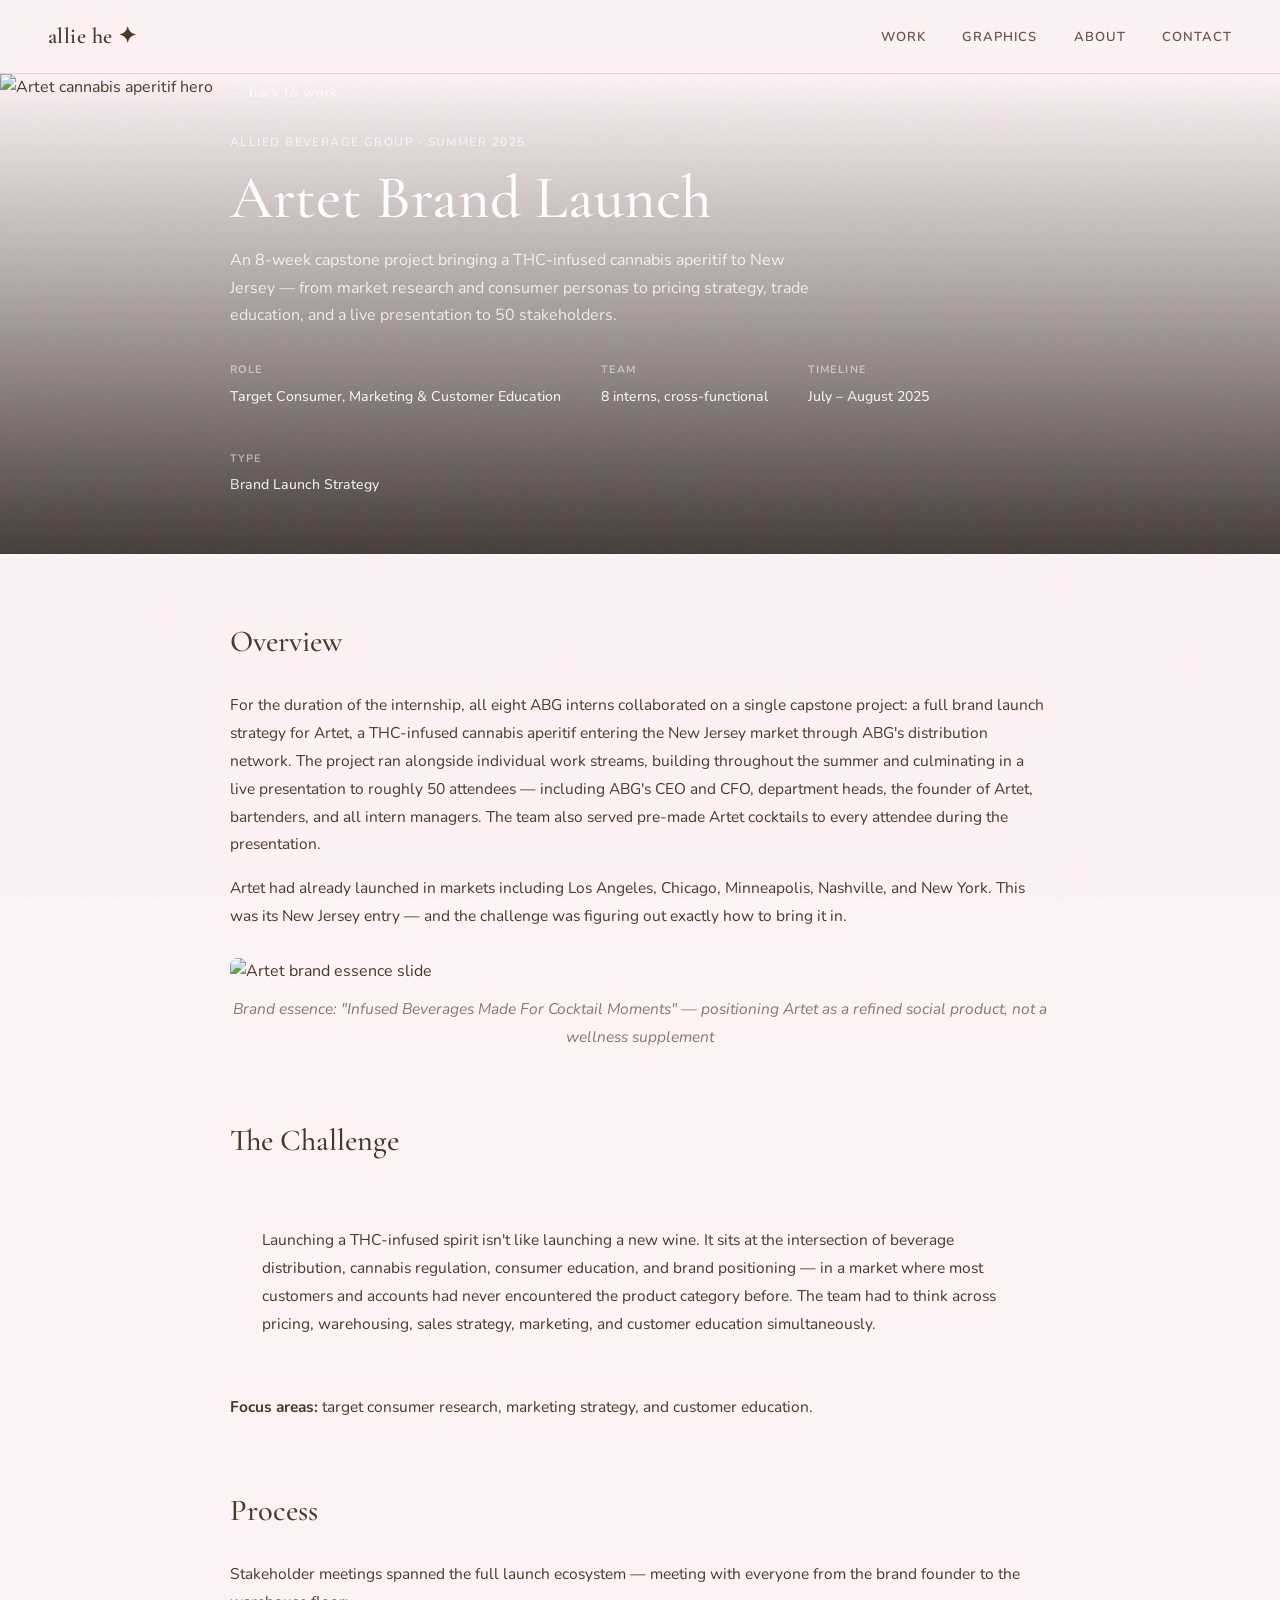
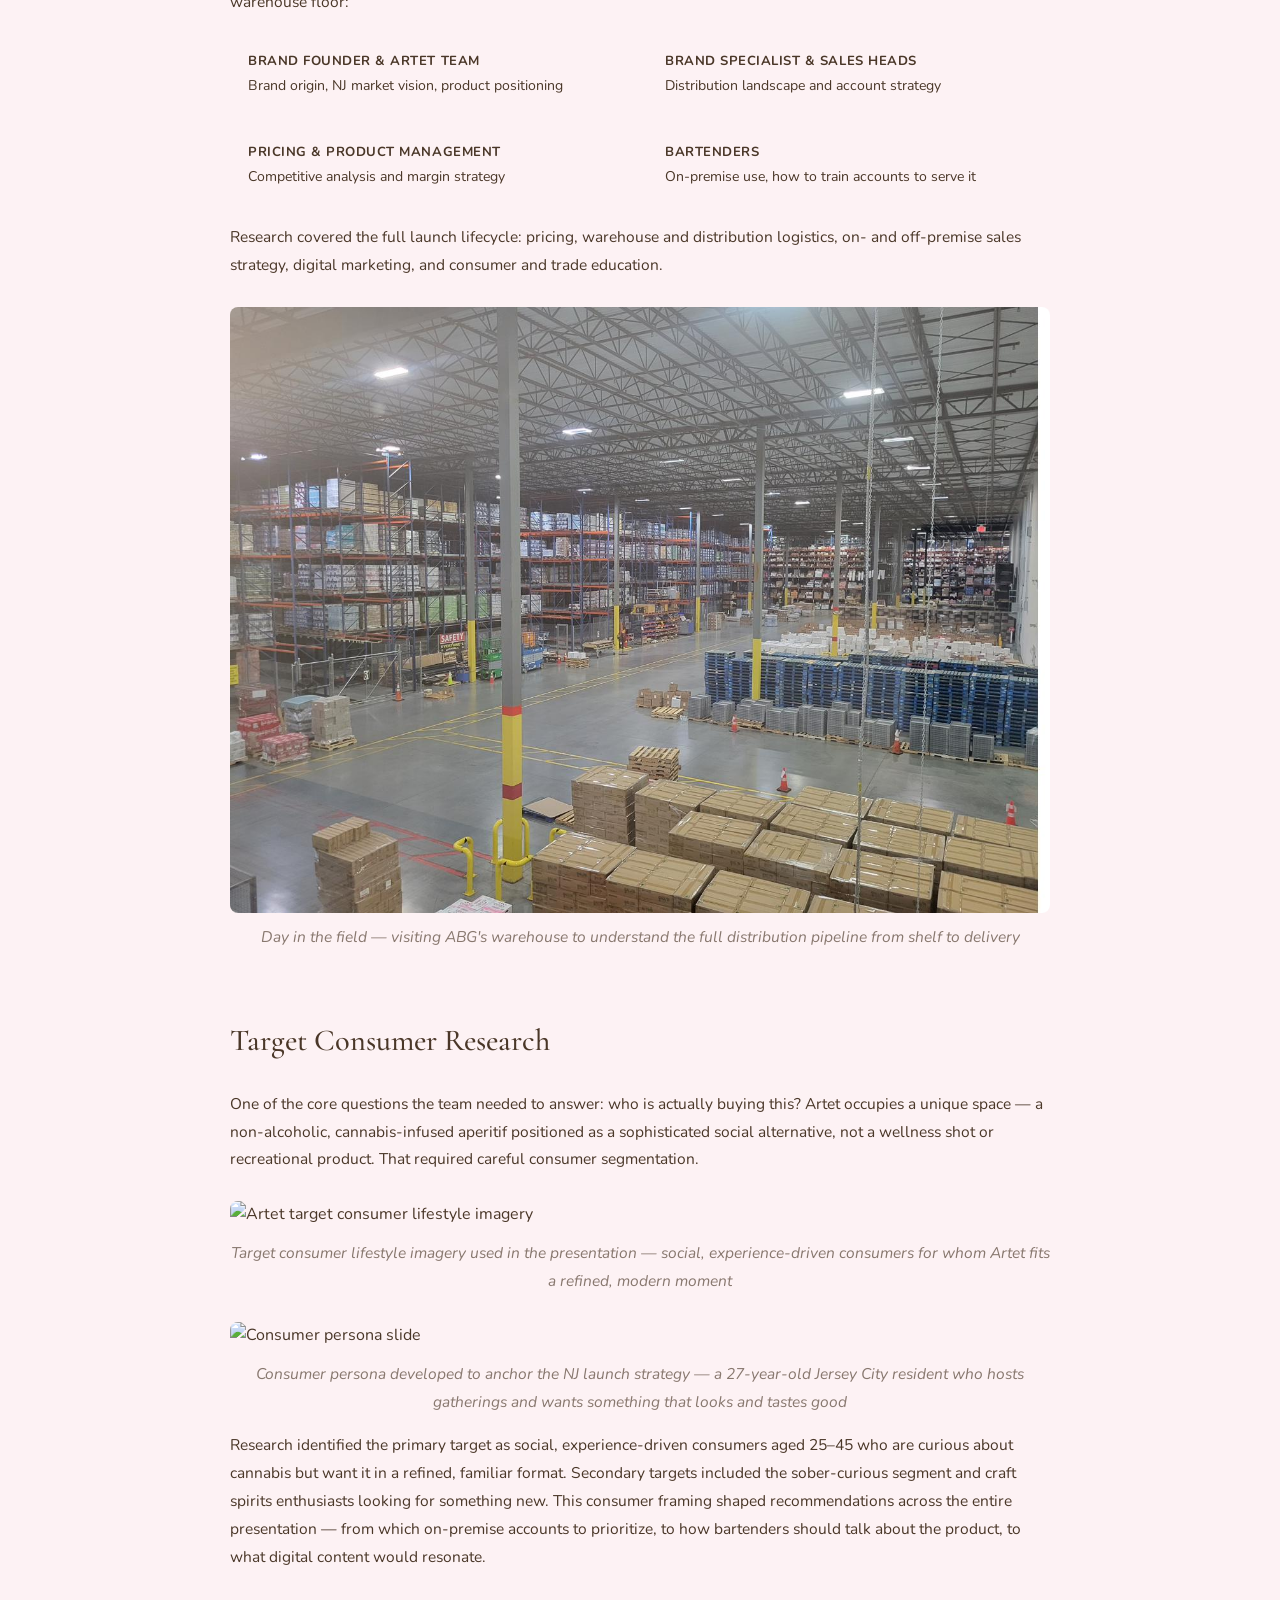
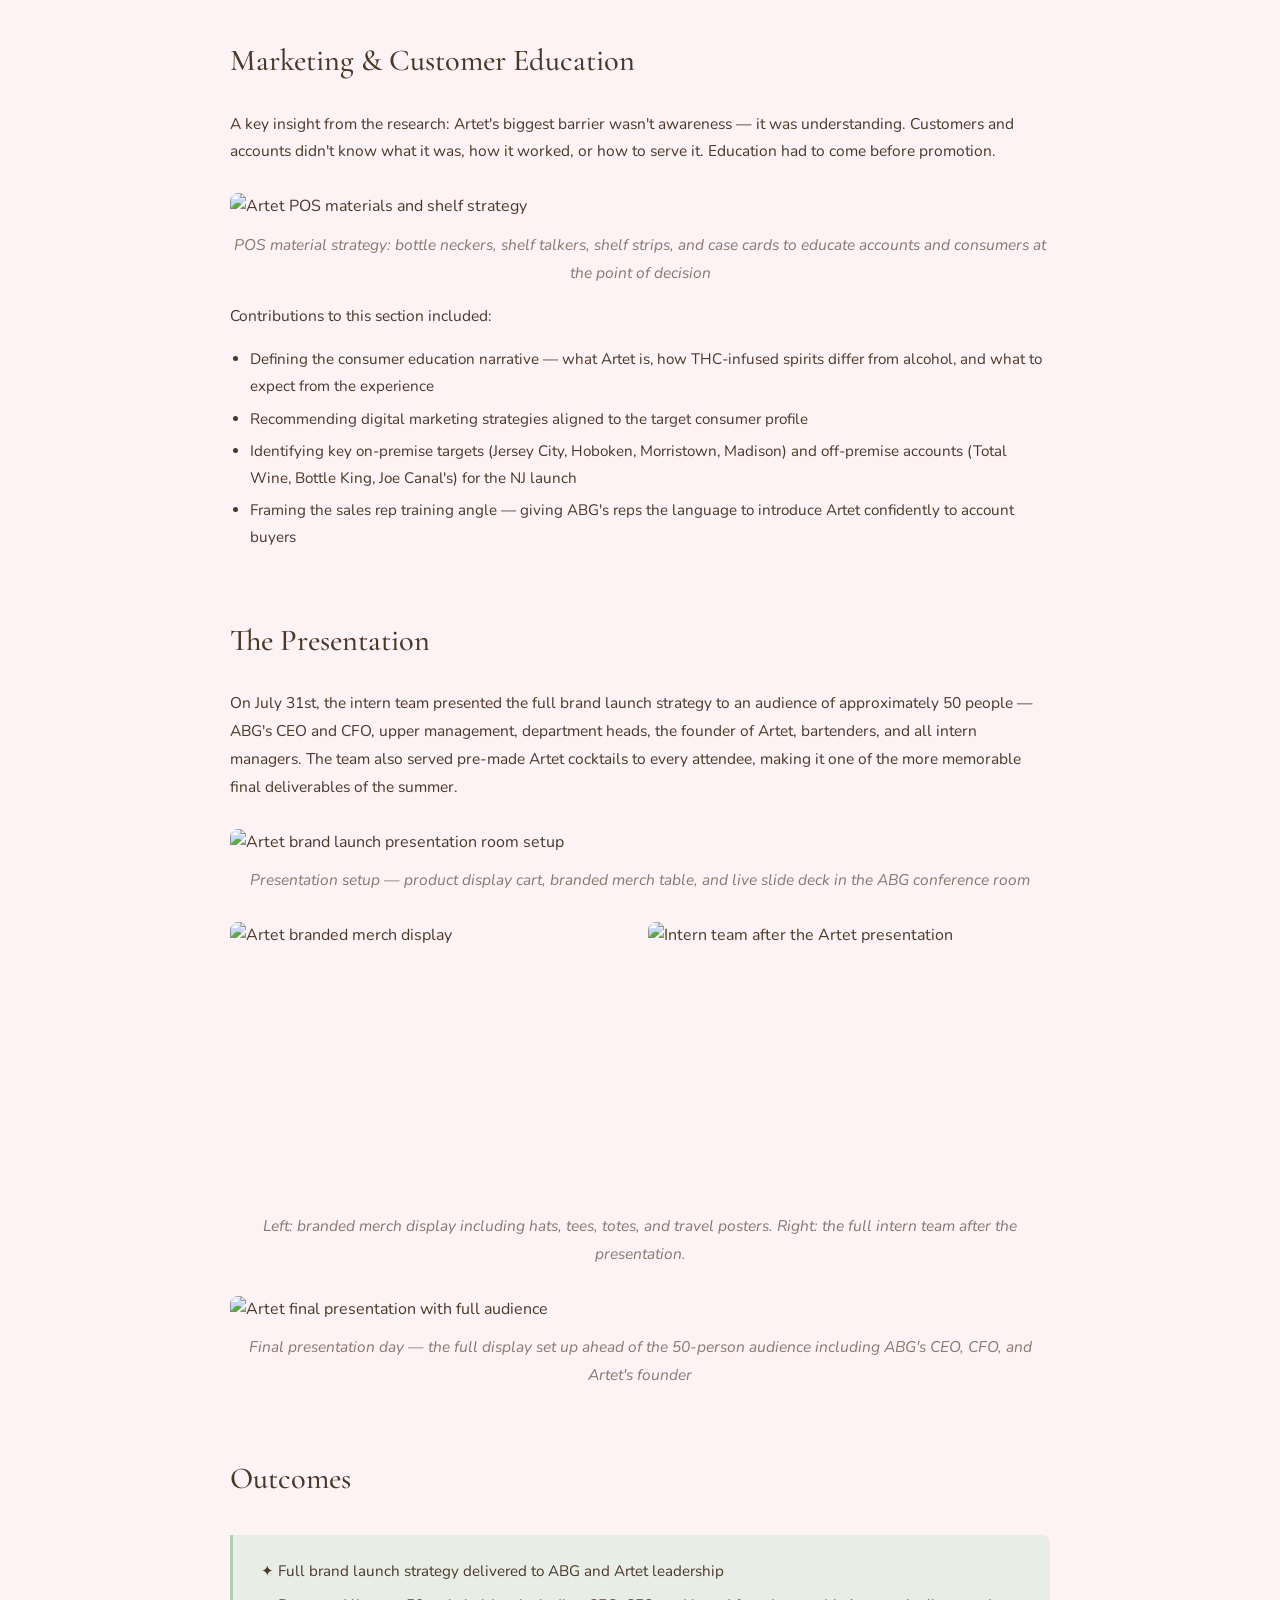
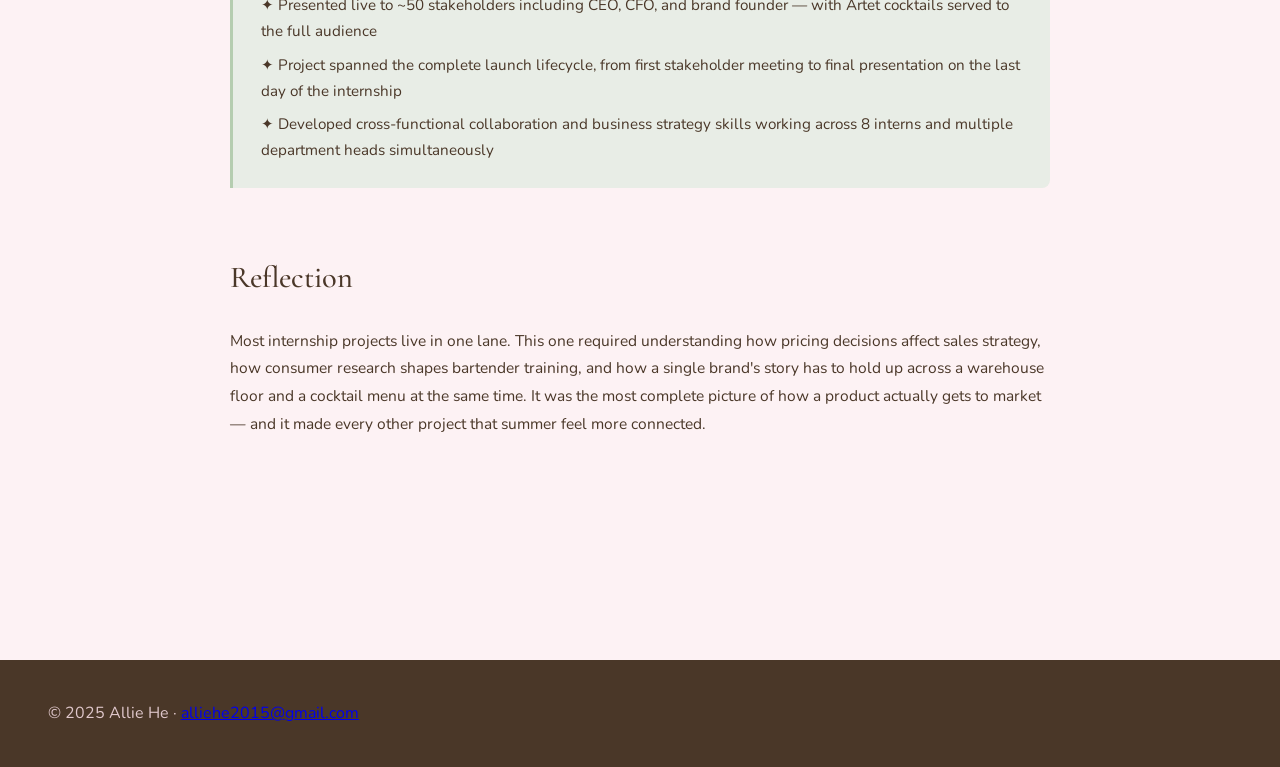
==== abg-artet.html @ e8699d4a "uploaded new abg pages" ====
<!DOCTYPE html>
<html lang="en">
<head>
  <meta charset="UTF-8" />
  <meta name="viewport" content="width=device-width, initial-scale=1.0" />
  <title>ABG — Artet Brand Launch | Allie He</title>
  <link rel="preconnect" href="https://fonts.googleapis.com" />
  <link rel="preconnect" href="https://fonts.gstatic.com" crossorigin />
  <link href="https://fonts.googleapis.com/css2?family=Cormorant+Garamond:ital,wght@0,400;0,500;0,600;1,400;1,500&family=Nunito:wght@300;400;500;600&display=swap" rel="stylesheet" />
  <link rel="stylesheet" href="style.css" />
  <style>
    .case-hero {
      position: relative;
      overflow: hidden;
      padding: 0;
      min-height: 480px;
      display: flex;
      align-items: flex-end;
    }
    .case-hero-img {
      position: absolute;
      inset: 0;
      width: 100%;
      height: 100%;
      object-fit: cover;
      object-position: center top;
    }
    .case-hero-overlay {
      position: absolute;
      inset: 0;
      background: linear-gradient(to top, rgba(30,20,15,0.82) 0%, rgba(30,20,15,0.3) 60%, transparent 100%);
    }
    .case-hero-inner {
      position: relative;
      z-index: 2;
      max-width: 900px;
      margin: 0 auto;
      padding: 0 40px 56px;
      width: 100%;
    }
    .case-tag {
      font-family: 'Nunito', sans-serif;
      font-size: 0.75rem;
      font-weight: 600;
      letter-spacing: 0.12em;
      text-transform: uppercase;
      color: rgba(255,255,255,0.7);
      margin-bottom: 12px;
    }
    .case-hero h1 {
      font-family: 'Cormorant Garamond', serif;
      font-size: clamp(2.4rem, 5vw, 3.8rem);
      font-weight: 500;
      color: #fff;
      line-height: 1.1;
      margin-bottom: 16px;
    }
    .case-hero-sub {
      font-family: 'Nunito', sans-serif;
      font-size: 1rem;
      color: rgba(255,255,255,0.82);
      line-height: 1.7;
      max-width: 580px;
      margin-bottom: 32px;
    }
    .case-meta-row {
      display: flex;
      gap: 40px;
      flex-wrap: wrap;
    }
    .case-meta-item label {
      display: block;
      font-family: 'Nunito', sans-serif;
      font-size: 0.68rem;
      font-weight: 700;
      letter-spacing: 0.1em;
      text-transform: uppercase;
      color: rgba(255,255,255,0.5);
      margin-bottom: 3px;
    }
    .case-meta-item span {
      font-family: 'Nunito', sans-serif;
      font-size: 0.88rem;
      color: rgba(255,255,255,0.9);
      font-weight: 500;
    }
    .back-link {
      display: inline-flex;
      align-items: center;
      gap: 8px;
      font-family: 'Nunito', sans-serif;
      font-size: 0.85rem;
      font-weight: 600;
      color: rgba(255,255,255,0.7);
      text-decoration: none;
      letter-spacing: 0.05em;
      margin-bottom: 28px;
      transition: color 0.2s;
    }
    .back-link:hover { color: #fff; }
    .case-body {
      max-width: 900px;
      margin: 0 auto;
      padding: 70px 40px;
    }
    .case-section {
      margin-bottom: 72px;
    }
    .case-section h2 {
      font-family: 'Cormorant Garamond', serif;
      font-size: 1.9rem;
      font-weight: 500;
      color: var(--brown-dark);
      margin-bottom: 20px;
      padding-bottom: 10px;
      border-bottom: 1px solid var(--brown-light);
    }
    .case-section h3 {
      font-family: 'Cormorant Garamond', serif;
      font-size: 1.4rem;
      font-weight: 500;
      color: var(--brown-dark);
      margin: 32px 0 12px;
      font-style: italic;
    }
    .case-section p {
      font-family: 'Nunito', sans-serif;
      font-size: 0.97rem;
      color: var(--brown);
      line-height: 1.8;
      margin-bottom: 16px;
    }
    .case-section ul {
      margin: 12px 0 20px 0;
      padding-left: 20px;
    }
    .case-section ul li {
      font-family: 'Nunito', sans-serif;
      font-size: 0.95rem;
      color: var(--brown);
      line-height: 1.75;
      margin-bottom: 6px;
    }
    .case-img {
      width: 100%;
      border-radius: 8px;
      margin: 28px 0;
      display: block;
    }
    .case-img-caption {
      font-family: 'Nunito', sans-serif;
      font-size: 0.78rem;
      color: var(--brown);
      opacity: 0.65;
      text-align: center;
      margin-top: -18px;
      margin-bottom: 28px;
      font-style: italic;
    }
    .img-two-col {
      display: grid;
      grid-template-columns: 1fr 1fr;
      gap: 16px;
      margin: 28px 0;
    }
    .img-two-col img {
      width: 100%;
      border-radius: 8px;
      object-fit: cover;
      height: 280px;
    }
    .img-three-col {
      display: grid;
      grid-template-columns: 1fr 1fr 1fr;
      gap: 14px;
      margin: 28px 0;
    }
    .img-three-col img {
      width: 100%;
      border-radius: 8px;
      object-fit: cover;
      height: 220px;
    }
    .slide-img {
      width: 100%;
      border-radius: 8px;
      margin: 28px 0;
      display: block;
      border: 1px solid var(--brown-light);
    }
    .outcome-box {
      background: var(--sage-light, #e8ede6);
      border-left: 3px solid var(--sage, #7a9478);
      border-radius: 0 8px 8px 0;
      padding: 24px 28px;
      margin: 28px 0;
    }
    .outcome-box p {
      margin-bottom: 8px;
      font-family: 'Nunito', sans-serif;
      font-size: 0.95rem;
      color: var(--brown);
      line-height: 1.7;
    }
    .outcome-box p:last-child { margin-bottom: 0; }
    .challenge-box {
      background: var(--beige);
      border: 1px solid var(--brown-light);
      border-radius: 8px;
      padding: 28px 32px;
      margin: 28px 0;
    }
    .challenge-box p {
      font-family: 'Nunito', sans-serif;
      font-size: 0.97rem;
      color: var(--brown);
      line-height: 1.8;
      margin: 0;
    }
    .stakeholder-grid {
      display: grid;
      grid-template-columns: repeat(2, 1fr);
      gap: 14px;
      margin: 20px 0;
    }
    .stakeholder-item {
      background: var(--beige);
      border: 1px solid var(--brown-light);
      border-radius: 8px;
      padding: 16px 18px;
      font-family: 'Nunito', sans-serif;
      font-size: 0.88rem;
      color: var(--brown);
      line-height: 1.5;
    }
    .stakeholder-item strong {
      display: block;
      color: var(--brown-dark);
      font-size: 0.82rem;
      letter-spacing: 0.04em;
      text-transform: uppercase;
      margin-bottom: 4px;
    }
    @media (max-width: 600px) {
      .img-two-col, .img-three-col { grid-template-columns: 1fr; }
      .stakeholder-grid { grid-template-columns: 1fr; }
      .case-meta-row { gap: 20px; }
      .case-hero { min-height: 380px; }
    }
  </style>
</head>
<body>
  <nav class="nav">
    <a href="index.html" class="nav-logo">allie he ✦</a>
    <div class="nav-links">
      <a href="ux.html">work</a>
      <a href="graphics.html">graphics</a>
      <a href="about.html">about</a>
      <a href="contact.html">contact</a>
    </div>
  </nav>

  <section class="case-hero">
    <img src="img/artet-slide-01.png" alt="Artet cannabis aperitif hero" class="case-hero-img" />
    <div class="case-hero-overlay"></div>
    <div class="case-hero-inner">
      <a href="ux.html" class="back-link">← back to work</a>
      <div class="case-tag">Allied Beverage Group · Summer 2025</div>
      <h1>Artet Brand Launch</h1>
      <p class="case-hero-sub">An 8-week capstone project bringing a THC-infused cannabis aperitif to New Jersey — from market research and consumer personas to pricing strategy, trade education, and a live presentation to 50 stakeholders.</p>
      <div class="case-meta-row">
        <div class="case-meta-item"><label>Role</label><span>Target Consumer, Marketing & Customer Education</span></div>
        <div class="case-meta-item"><label>Team</label><span>8 interns, cross-functional</span></div>
        <div class="case-meta-item"><label>Timeline</label><span>July – August 2025</span></div>
        <div class="case-meta-item"><label>Type</label><span>Brand Launch Strategy</span></div>
      </div>
    </div>
  </section>

  <div class="case-body">

    <section class="case-section">
      <h2>Overview</h2>
      <p>For the duration of the internship, all eight ABG interns collaborated on a single capstone project: a full brand launch strategy for Artet, a THC-infused cannabis aperitif entering the New Jersey market through ABG's distribution network. The project ran alongside individual work streams, building throughout the summer and culminating in a live presentation to roughly 50 attendees — including ABG's CEO and CFO, department heads, the founder of Artet, bartenders, and all intern managers. The team also served pre-made Artet cocktails to every attendee during the presentation.</p>
      <p>Artet had already launched in markets including Los Angeles, Chicago, Minneapolis, Nashville, and New York. This was its New Jersey entry — and the challenge was figuring out exactly how to bring it in.</p>

      <img src="img/artet-slide-10.png" alt="Artet brand essence slide" class="slide-img" />
      <p class="case-img-caption">Brand essence: "Infused Beverages Made For Cocktail Moments" — positioning Artet as a refined social product, not a wellness supplement</p>
    </section>

    <section class="case-section">
      <h2>The Challenge</h2>
      <div class="challenge-box">
        <p>Launching a THC-infused spirit isn't like launching a new wine. It sits at the intersection of beverage distribution, cannabis regulation, consumer education, and brand positioning — in a market where most customers and accounts had never encountered the product category before. The team had to think across pricing, warehousing, sales strategy, marketing, and customer education simultaneously.</p>
      </div>
      <p><strong>Focus areas:</strong> target consumer research, marketing strategy, and customer education.</p>
    </section>

    <section class="case-section">
      <h2>Process</h2>
      <p>Stakeholder meetings spanned the full launch ecosystem — meeting with everyone from the brand founder to the warehouse floor:</p>

      <div class="stakeholder-grid">
        <div class="stakeholder-item"><strong>Brand Founder & Artet Team</strong>Brand origin, NJ market vision, product positioning</div>
        <div class="stakeholder-item"><strong>Brand Specialist & Sales Heads</strong>Distribution landscape and account strategy</div>
        <div class="stakeholder-item"><strong>Pricing & Product Management</strong>Competitive analysis and margin strategy</div>
        <div class="stakeholder-item"><strong>Bartenders</strong>On-premise use, how to train accounts to serve it</div>
      </div>

      <p>Research covered the full launch lifecycle: pricing, warehouse and distribution logistics, on- and off-premise sales strategy, digital marketing, and consumer and trade education.</p>

      <img src="img/abg-warehouse.jpg" alt="ABG warehouse floor visit" class="case-img" />
      <p class="case-img-caption">Day in the field — visiting ABG's warehouse to understand the full distribution pipeline from shelf to delivery</p>
    </section>

    <section class="case-section">
      <h2>Target Consumer Research</h2>
      <p>One of the core questions the team needed to answer: who is actually buying this? Artet occupies a unique space — a non-alcoholic, cannabis-infused aperitif positioned as a sophisticated social alternative, not a wellness shot or recreational product. That required careful consumer segmentation.</p>

      <img src="img/artet-slide-03.png" alt="Artet target consumer lifestyle imagery" class="slide-img" />
      <p class="case-img-caption">Target consumer lifestyle imagery used in the presentation — social, experience-driven consumers for whom Artet fits a refined, modern moment</p>

      <img src="img/artet-slide-20.png" alt="Consumer persona slide" class="slide-img" />
      <p class="case-img-caption">Consumer persona developed to anchor the NJ launch strategy — a 27-year-old Jersey City resident who hosts gatherings and wants something that looks and tastes good</p>

      <p>Research identified the primary target as social, experience-driven consumers aged 25–45 who are curious about cannabis but want it in a refined, familiar format. Secondary targets included the sober-curious segment and craft spirits enthusiasts looking for something new. This consumer framing shaped recommendations across the entire presentation — from which on-premise accounts to prioritize, to how bartenders should talk about the product, to what digital content would resonate.</p>
    </section>

    <section class="case-section">
      <h2>Marketing & Customer Education</h2>
      <p>A key insight from the research: Artet's biggest barrier wasn't awareness — it was understanding. Customers and accounts didn't know what it was, how it worked, or how to serve it. Education had to come before promotion.</p>

      <img src="img/artet-slide-35.png" alt="Artet POS materials and shelf strategy" class="slide-img" />
      <p class="case-img-caption">POS material strategy: bottle neckers, shelf talkers, shelf strips, and case cards to educate accounts and consumers at the point of decision</p>

      <p>Contributions to this section included:</p>
      <ul>
        <li>Defining the consumer education narrative — what Artet is, how THC-infused spirits differ from alcohol, and what to expect from the experience</li>
        <li>Recommending digital marketing strategies aligned to the target consumer profile</li>
        <li>Identifying key on-premise targets (Jersey City, Hoboken, Morristown, Madison) and off-premise accounts (Total Wine, Bottle King, Joe Canal's) for the NJ launch</li>
        <li>Framing the sales rep training angle — giving ABG's reps the language to introduce Artet confidently to account buyers</li>
      </ul>
    </section>

    <section class="case-section">
      <h2>The Presentation</h2>
      <p>On July 31st, the intern team presented the full brand launch strategy to an audience of approximately 50 people — ABG's CEO and CFO, upper management, department heads, the founder of Artet, bartenders, and all intern managers. The team also served pre-made Artet cocktails to every attendee, making it one of the more memorable final deliverables of the summer.</p>

      <img src="img/artet-room-hero.jpg" alt="Artet brand launch presentation room setup" class="case-img" />
      <p class="case-img-caption">Presentation setup — product display cart, branded merch table, and live slide deck in the ABG conference room</p>

      <div class="img-two-col">
        <img src="img/artet-merch-closeup.jpg" alt="Artet branded merch display" />
        <img src="img/artet-team-photo.png" alt="Intern team after the Artet presentation" />
      </div>
      <p class="case-img-caption">Left: branded merch display including hats, tees, totes, and travel posters. Right: the full intern team after the presentation.</p>

      <img src="img/artet-presentation-setup.png" alt="Artet final presentation with full audience" class="case-img" />
      <p class="case-img-caption">Final presentation day — the full display set up ahead of the 50-person audience including ABG's CEO, CFO, and Artet's founder</p>
    </section>

    <section class="case-section">
      <h2>Outcomes</h2>
      <div class="outcome-box">
        <p>✦ Full brand launch strategy delivered to ABG and Artet leadership</p>
        <p>✦ Presented live to ~50 stakeholders including CEO, CFO, and brand founder — with Artet cocktails served to the full audience</p>
        <p>✦ Project spanned the complete launch lifecycle, from first stakeholder meeting to final presentation on the last day of the internship</p>
        <p>✦ Developed cross-functional collaboration and business strategy skills working across 8 interns and multiple department heads simultaneously</p>
      </div>
    </section>

    <section class="case-section">
      <h2>Reflection</h2>
      <p>Most internship projects live in one lane. This one required understanding how pricing decisions affect sales strategy, how consumer research shapes bartender training, and how a single brand's story has to hold up across a warehouse floor and a cocktail menu at the same time. It was the most complete picture of how a product actually gets to market — and it made every other project that summer feel more connected.</p>
    </section>

  </div>

  <footer class="footer">
    <p>© 2025 Allie He · <a href="mailto:alliehe2015@gmail.com">alliehe2015@gmail.com</a></p>
  </footer>
</body>
</html>
---- style.css ----
/* =========================================
   ALLIE HE PORTFOLIO — SHARED STYLES
   Travel Journal / Postcard Aesthetic
   ========================================= */

*, *::before, *::after { box-sizing: border-box; margin: 0; padding: 0; }

:root {
  --parchment:  #fdf2f4;
  --parchment2: #f8e8ed;
  --espresso:   #4a3728;
  --camel:      #c4a0a8;
  --camel-light:#e0c8cc;
  --rose:       #e8c4b8;
  --rose-dark:  #d4a090;
  --sage:       #b5cdb0;
  --sage-deep:  #3d6b40;
  --linen:      #ead0d6;
  --ink:        #6b4a50;
  --muted:      #a07880;
  --warm-white: #fff8fa;
  --navy:       #1e2d40;
  --stamp-red:  #c0392b;
}

html { scroll-behavior: smooth; }

body {
  font-family: 'Nunito', sans-serif;
  background: var(--parchment);
  color: var(--espresso);
  overflow-x: hidden;
  line-height: 1.7;
}

/* Grain overlay */
body::before {
  content: '';
  position: fixed;
  inset: 0;
  background-image: url("data:image/svg+xml,%3Csvg viewBox='0 0 200 200' xmlns='http://www.w3.org/2000/svg'%3E%3Cfilter id='n'%3E%3CfeTurbulence type='fractalNoise' baseFrequency='0.85' numOctaves='4' stitchTiles='stitch'/%3E%3C/filter%3E%3Crect width='100%25' height='100%25' filter='url(%23n)' opacity='0.035'/%3E%3C/svg%3E");
  pointer-events: none;
  z-index: 9999;
}

/* ── TYPOGRAPHY ── */
h1, h2, h3 {
  font-family: 'Cormorant Garamond', serif;
  font-weight: 600;
  line-height: 1.2;
}
h1 { font-size: clamp(2.5rem, 5vw, 4rem); }
h2 { font-size: clamp(1.8rem, 3vw, 2.6rem); }
h3 { font-size: clamp(1.3rem, 2vw, 1.8rem); }

/* ── NAV ── */
.nav {
  display: flex;
  align-items: center;
  justify-content: space-between;
  padding: 18px 48px;
  background: var(--parchment);
  border-bottom: 1px solid var(--linen);
  position: sticky;
  top: 0;
  z-index: 500;
  backdrop-filter: blur(4px);
}
.nav-logo {
  font-family: 'Cormorant Garamond', serif;
  font-size: 22px;
  font-weight: 600;
  color: var(--espresso);
  text-decoration: none;
  letter-spacing: 0.02em;
}
.nav-links {
  display: flex;
  gap: 36px;
  align-items: center;
}
.nav-links a {
  font-family: 'Nunito', sans-serif;
  font-size: 13px;
  font-weight: 600;
  text-decoration: none;
  color: var(--ink);
  letter-spacing: 0.08em;
  text-transform: uppercase;
  transition: color 0.2s;
}
.nav-links a:hover { color: var(--espresso); }
.nav-links a.active {
  color: var(--espresso);
  border-bottom: 1.5px solid var(--camel);
  padding-bottom: 2px;
}

/* ── FOOTER ── */
.footer {
  background: var(--espresso);
  color: var(--camel-light);
  padding: 40px 48px;
  display: flex;
  justify-content: space-between;
  align-items: center;
  margin-top: 80px;
}
.footer-left {
  font-family: 'Cormorant Garamond', serif;
  font-size: 18px;
  font-style: italic;
}
.footer-links {
  display: flex;
  gap: 32px;
}
.footer-links a {
  color: var(--camel-light);
  text-decoration: none;
  font-size: 13px;
  font-weight: 600;
  letter-spacing: 0.08em;
  text-transform: uppercase;
  opacity: 0.8;
  transition: opacity 0.2s;
}
.footer-links a:hover { opacity: 1; }

/* ── CASE STUDY SHARED ── */
.cs-hero {
  padding: 72px 48px 56px;
  background: var(--parchment2);
  border-bottom: 1px solid var(--linen);
  position: relative;
  overflow: hidden;
}
.cs-hero::after {
  content: '';
  position: absolute;
  top: 0; right: 0;
  width: 300px; height: 100%;
  background: repeating-linear-gradient(
    45deg,
    transparent,
    transparent 6px,
    rgba(196,168,130,0.07) 6px,
    rgba(196,168,130,0.07) 7px
  );
  pointer-events: none;
}
.cs-tag {
  display: inline-block;
  font-size: 11px;
  font-weight: 700;
  letter-spacing: 0.12em;
  text-transform: uppercase;
  color: var(--muted);
  border: 1px solid var(--camel);
  padding: 4px 12px;
  border-radius: 2px;
  margin-bottom: 20px;
}
.cs-hero h1 {
  color: var(--espresso);
  margin-bottom: 16px;
}
.cs-hero .subtitle {
  font-size: 1.15rem;
  color: var(--ink);
  max-width: 600px;
  margin-bottom: 32px;
}
.cs-meta {
  display: flex;
  gap: 40px;
  flex-wrap: wrap;
}
.cs-meta-item label {
  display: block;
  font-size: 10px;
  font-weight: 700;
  letter-spacing: 0.1em;
  text-transform: uppercase;
  color: var(--muted);
  margin-bottom: 4px;
}
.cs-meta-item span {
  font-size: 14px;
  font-weight: 600;
  color: var(--espresso);
}

.cs-body {
  max-width: 820px;
  margin: 0 auto;
  padding: 64px 48px;
}

.cs-section {
  margin-bottom: 60px;
}
.cs-section-label {
  font-size: 10px;
  font-weight: 700;
  letter-spacing: 0.14em;
  text-transform: uppercase;
  color: var(--muted);
  margin-bottom: 12px;
}
.cs-section h2 {
  margin-bottom: 20px;
  color: var(--espresso);
}
.cs-section p {
  color: var(--ink);
  margin-bottom: 16px;
  font-size: 1rem;
}
.cs-section ul, .cs-section ol {
  padding-left: 24px;
  color: var(--ink);
  margin-bottom: 16px;
}
.cs-section li {
  margin-bottom: 8px;
}

.cs-divider {
  width: 48px;
  height: 2px;
  background: var(--camel);
  margin: 48px 0;
}

/* Screenshot containers */
.cs-image {
  width: 100%;
  border-radius: 8px;
  border: 1px solid var(--linen);
  box-shadow: 0 4px 24px rgba(74,55,40,0.1);
  margin: 32px 0;
  display: block;
}
.cs-image-grid {
  display: grid;
  grid-template-columns: repeat(auto-fit, minmax(280px, 1fr));
  gap: 20px;
  margin: 32px 0;
}
.cs-image-grid img {
  width: 100%;
  border-radius: 8px;
  border: 1px solid var(--linen);
  box-shadow: 0 2px 12px rgba(74,55,40,0.08);
}
.cs-image-caption {
  font-size: 12px;
  color: var(--muted);
  text-align: center;
  margin-top: -20px;
  margin-bottom: 32px;
  font-style: italic;
}

/* Stat callouts */
.cs-stats {
  display: grid;
  grid-template-columns: repeat(auto-fit, minmax(160px, 1fr));
  gap: 24px;
  background: var(--parchment2);
  border: 1px solid var(--linen);
  border-radius: 8px;
  padding: 32px;
  margin: 32px 0;
}
.cs-stat {
  text-align: center;
}
.cs-stat .num {
  font-family: 'Cormorant Garamond', serif;
  font-size: 2.4rem;
  font-weight: 600;
  color: var(--espresso);
  display: block;
}
.cs-stat .label {
  font-size: 12px;
  color: var(--muted);
  text-transform: uppercase;
  letter-spacing: 0.06em;
}

/* Quote callout */
.cs-quote {
  border-left: 3px solid var(--camel);
  padding: 20px 28px;
  background: var(--warm-white);
  margin: 32px 0;
  font-family: 'Cormorant Garamond', serif;
  font-size: 1.3rem;
  font-style: italic;
  color: var(--espresso);
  line-height: 1.5;
}

/* Stamp decoration */
.stamp {
  display: inline-block;
  border: 2px solid var(--stamp-red);
  color: var(--stamp-red);
  font-size: 11px;
  font-weight: 700;
  letter-spacing: 0.1em;
  text-transform: uppercase;
  padding: 6px 16px;
  transform: rotate(-4deg);
  opacity: 0.75;
  margin-left: 16px;
  vertical-align: middle;
}

/* Postcard card (used on index + ux listing) */
.postcard {
  background: var(--warm-white);
  border: 1px solid var(--linen);
  border-radius: 4px;
  overflow: hidden;
  transition: transform 0.25s ease, box-shadow 0.25s ease;
  text-decoration: none;
  color: inherit;
  display: block;
  box-shadow: 0 2px 8px rgba(74,55,40,0.06), 2px 3px 0 var(--linen);
}
.postcard:hover {
  transform: translateY(-4px) rotate(0.3deg);
  box-shadow: 0 12px 40px rgba(74,55,40,0.15), 4px 6px 0 var(--linen);
}
.postcard-img {
  width: 100%;
  aspect-ratio: 16/10;
  object-fit: cover;
  border-bottom: 1px solid var(--linen);
}
.postcard-body {
  padding: 24px;
  position: relative;
}
.postcard-stamp {
  position: absolute;
  top: 16px; right: 20px;
  width: 44px; height: 52px;
  background: var(--sage);
  border: 2px solid var(--warm-white);
  box-shadow: 0 1px 4px rgba(0,0,0,0.15);
  display: flex;
  align-items: center;
  justify-content: center;
  font-size: 22px;
}
.postcard-type {
  font-size: 10px;
  font-weight: 700;
  letter-spacing: 0.12em;
  text-transform: uppercase;
  color: var(--muted);
  margin-bottom: 8px;
}
.postcard-title {
  font-family: 'Cormorant Garamond', serif;
  font-size: 1.5rem;
  font-weight: 600;
  color: var(--espresso);
  margin-bottom: 8px;
  line-height: 1.2;
}
.postcard-desc {
  font-size: 13px;
  color: var(--ink);
  line-height: 1.6;
  margin-bottom: 16px;
}
.postcard-tags {
  display: flex;
  flex-wrap: wrap;
  gap: 6px;
}
.postcard-tag {
  font-size: 10px;
  font-weight: 700;
  letter-spacing: 0.06em;
  text-transform: uppercase;
  color: var(--sage-deep);
  background: var(--sage);
  background: rgba(181,205,176,0.4);
  border: 1px solid var(--sage);
  padding: 2px 8px;
  border-radius: 2px;
}
.postcard-address {
  font-size: 11px;
  color: var(--muted);
  margin-top: 16px;
  padding-top: 12px;
  border-top: 1px dashed var(--linen);
  font-style: italic;
}

/* ── PROCESS STEP BADGES ── */
.process-steps {
  display: flex; gap: 0;
  border-bottom: 2px solid var(--linen);
  margin-bottom: 56px; flex-wrap: wrap;
}
.process-step {
  padding: 12px 20px;
  font-size: 11px; font-weight: 700;
  letter-spacing: 0.08em; text-transform: uppercase;
  color: var(--muted);
  border-bottom: 2px solid transparent;
  margin-bottom: -2px;
  cursor: default;
}
.process-step.active { color: var(--espresso); border-bottom-color: var(--espresso); }

/* ── PHASE BLOCKS ── */
.phase-block {
  margin-bottom: 64px;
  padding-bottom: 64px;
  border-bottom: 1px solid var(--linen);
}
.phase-block:last-child { border-bottom: none; }
.phase-label {
  display: inline-flex; align-items: center; gap: 10px;
  margin-bottom: 20px;
}
.phase-num {
  width: 28px; height: 28px;
  border-radius: 50%;
  background: var(--espresso); color: var(--warm-white);
  font-size: 11px; font-weight: 800;
  display: flex; align-items: center; justify-content: center;
  flex-shrink: 0;
}
.phase-name {
  font-size: 11px; font-weight: 800;
  letter-spacing: 0.12em; text-transform: uppercase;
  color: var(--espresso);
}
.phase-block h2 {
  font-family: 'Cormorant Garamond', serif;
  font-size: clamp(1.4rem, 3vw, 2rem);
  font-weight: 600; line-height: 1.2;
  margin-bottom: 16px; color: var(--espresso);
}
.phase-block h3 {
  font-family: 'Cormorant Garamond', serif;
  font-size: 1.3rem; font-weight: 600;
  margin: 24px 0 10px; color: var(--espresso);
}
.phase-block p { margin-bottom: 14px; }


/* ── INSIGHT ROW ── */
.insight-row {
  display: grid; grid-template-columns: 1fr 1fr; gap: 16px; margin: 20px 0;
}
.insight-card {
  border: 1px solid var(--linen);
  border-radius: 6px; padding: 20px;
}
.insight-card h4 { color: var(--espresso); margin-bottom: 6px; font-size: 0.95rem; }
.insight-card p { font-size: 14px; color: var(--muted); margin: 0; }

/* Utility */
.container { max-width: 1100px; margin: 0 auto; padding: 0 48px; }
.text-muted { color: var(--muted); }


/* ── IMAGES ── */
.cs-image {
  width: 100%; border-radius: 6px;
  border: 1px solid var(--linen);
  margin: 24px 0 8px;
}
.cs-image-caption {
  font-size: 12px; color: var(--muted);
  font-style: italic; margin-bottom: 24px;
  text-align: center;
}
.photo-grid-2 {
  display: grid; grid-template-columns: 1fr 1fr; gap: 12px; margin: 20px 0;
}
.photo-grid-2 img {
  width: 100%; border-radius: 6px;
  border: 1px solid var(--linen);
  aspect-ratio: 16/10; object-fit: cover;
}
.photo-grid-3 {
  display: grid; grid-template-columns: repeat(3, 1fr); gap: 12px; margin: 20px 0;
}
.photo-grid-3 img {
  width: 100%; border-radius: 6px;
  border: 1px solid var(--linen);
  aspect-ratio: 4/3; object-fit: cover;
}

@media (max-width: 700px) {
  .nav { padding: 16px 20px; }
  .nav-links { gap: 16px; }
  .cs-body { padding: 40px 20px; }
  .cs-hero { padding: 48px 20px 40px; }
  .footer { flex-direction: column; gap: 20px; padding: 32px 20px; text-align: center; }
  .footer-links { gap: 16px; }
  .container { padding: 0 20px; }
}
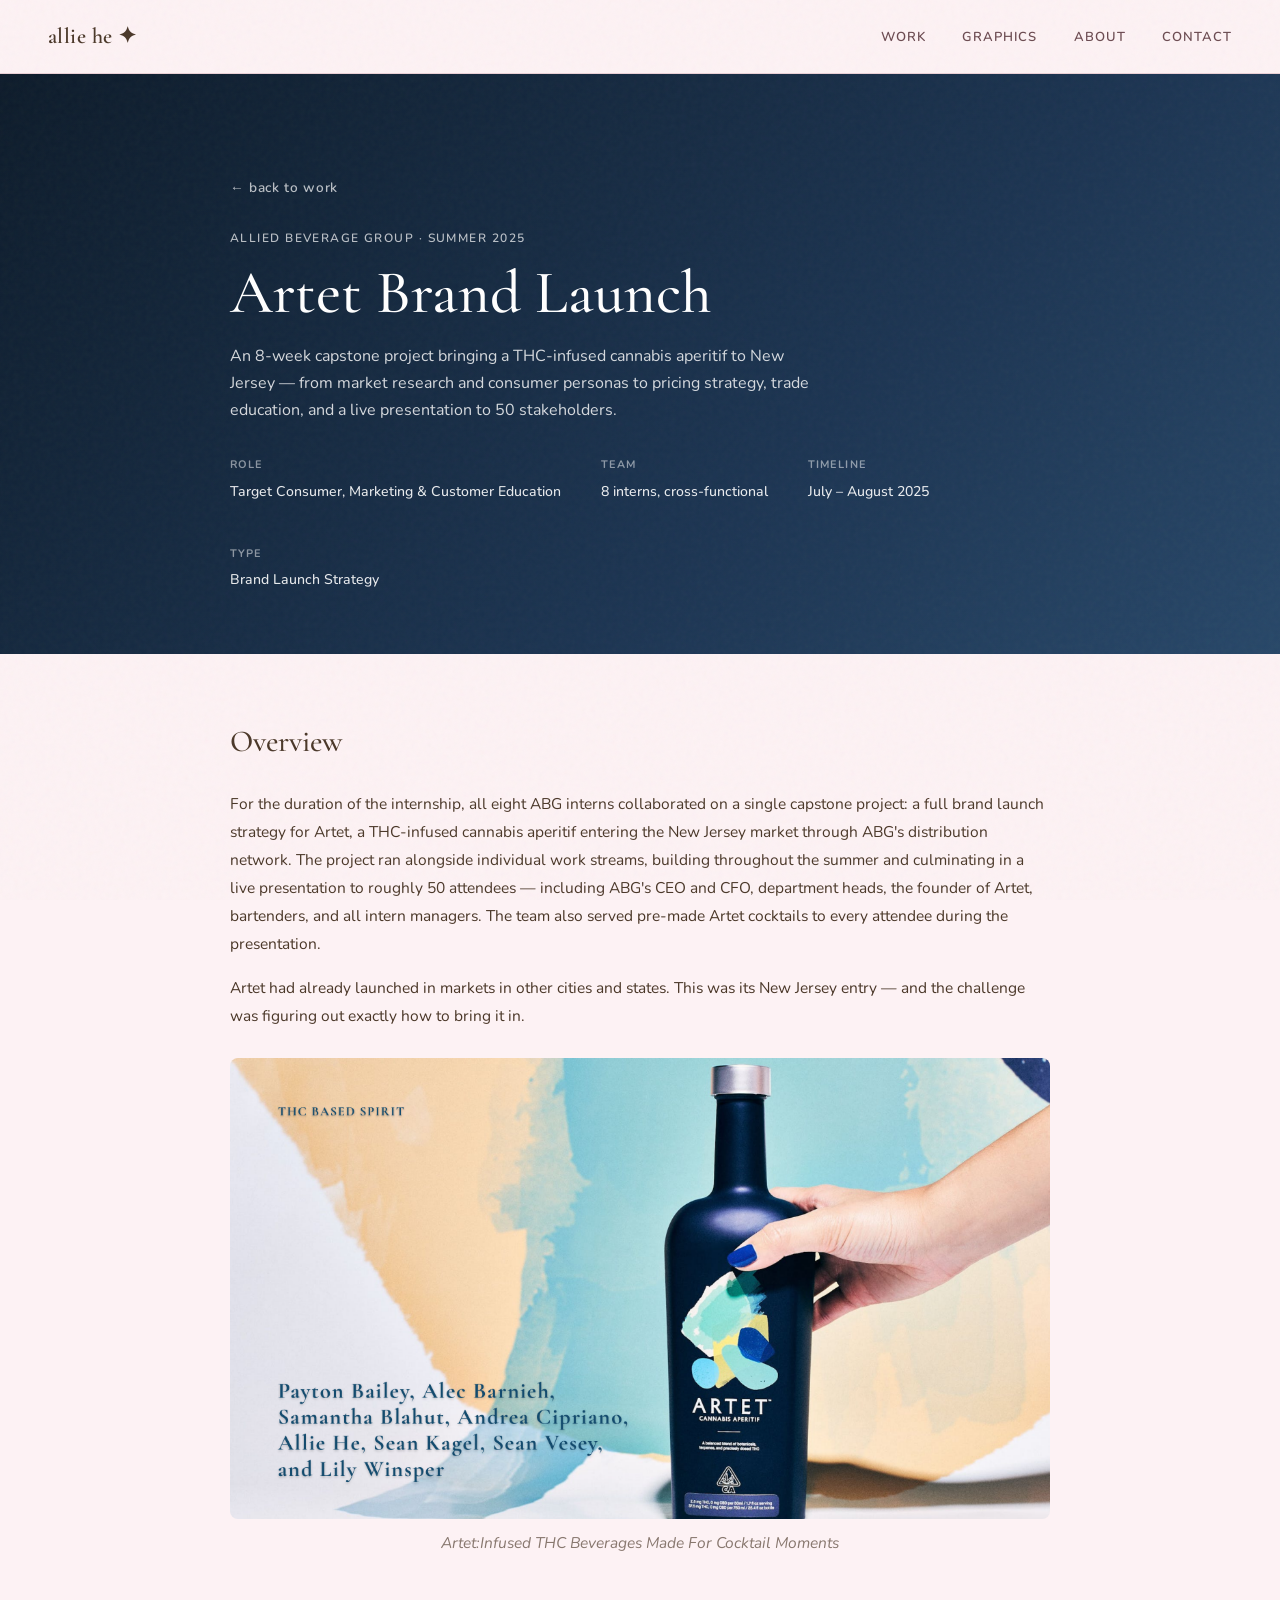
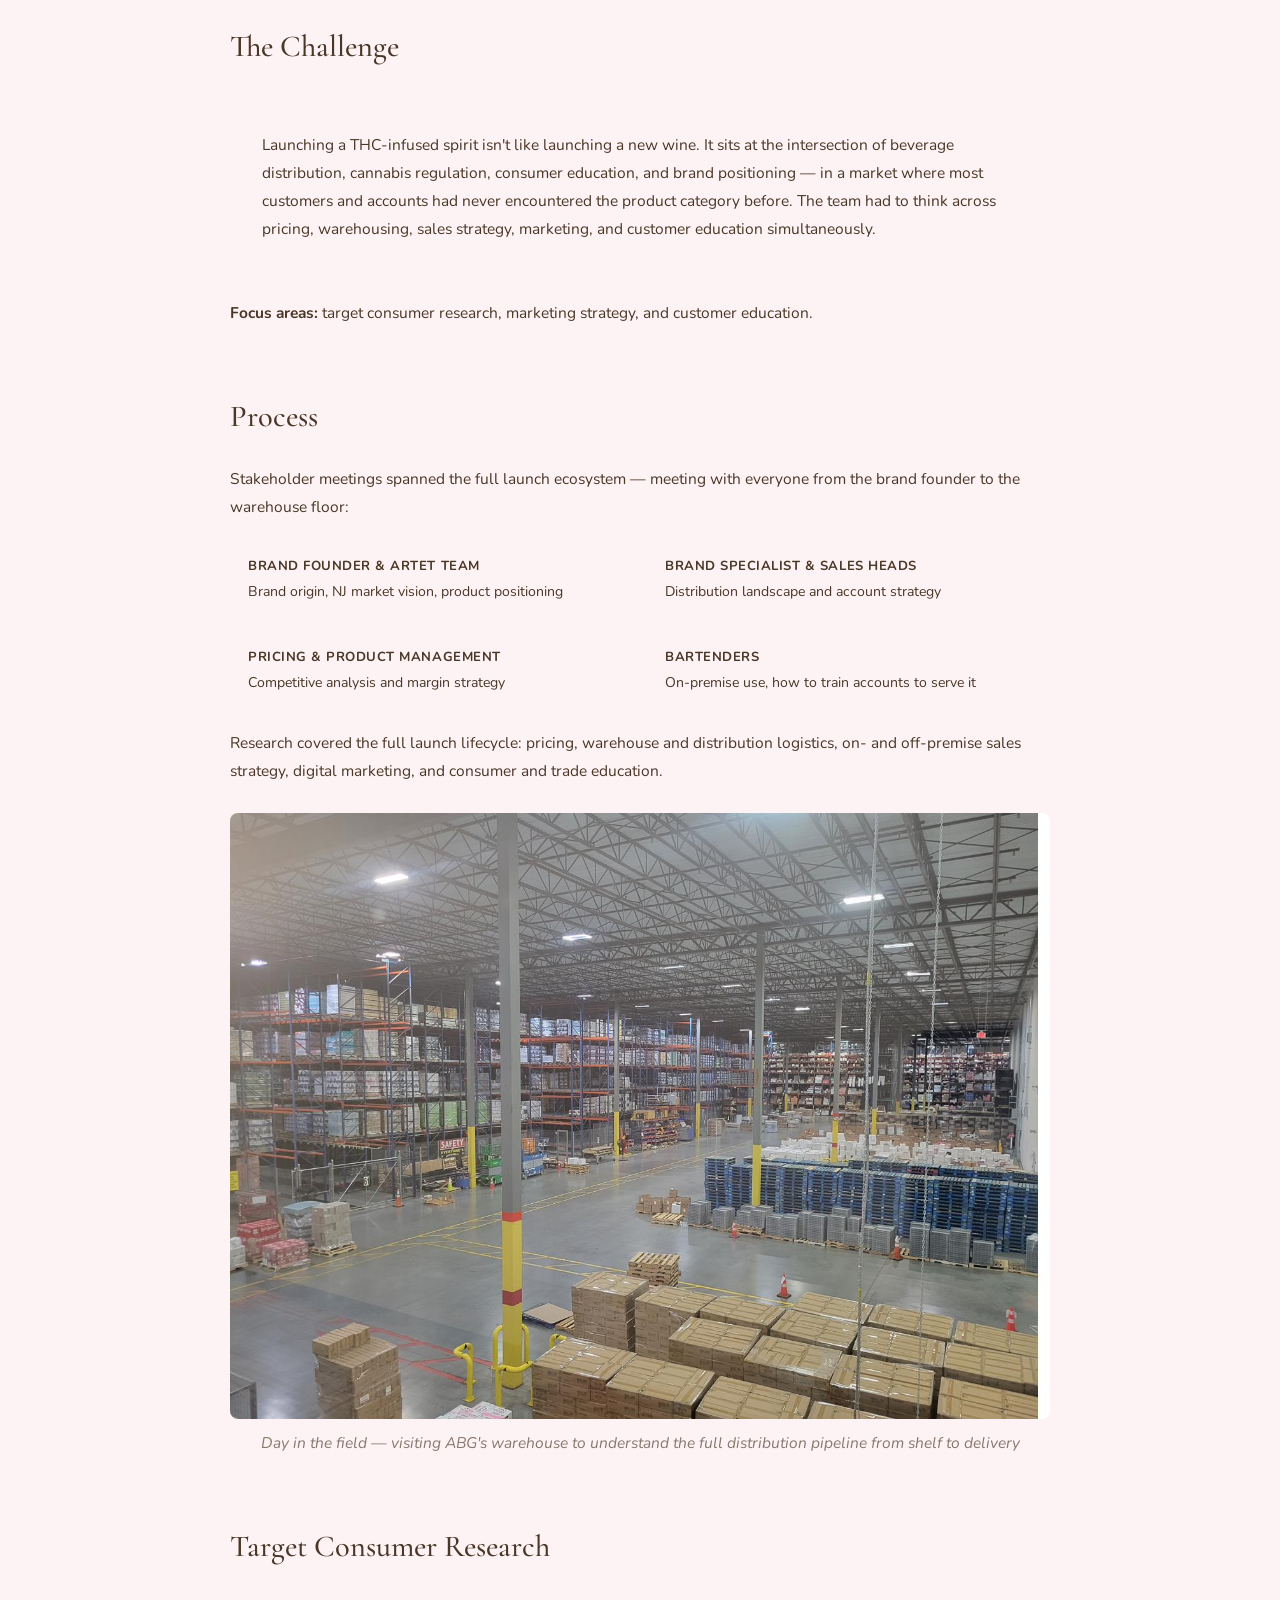
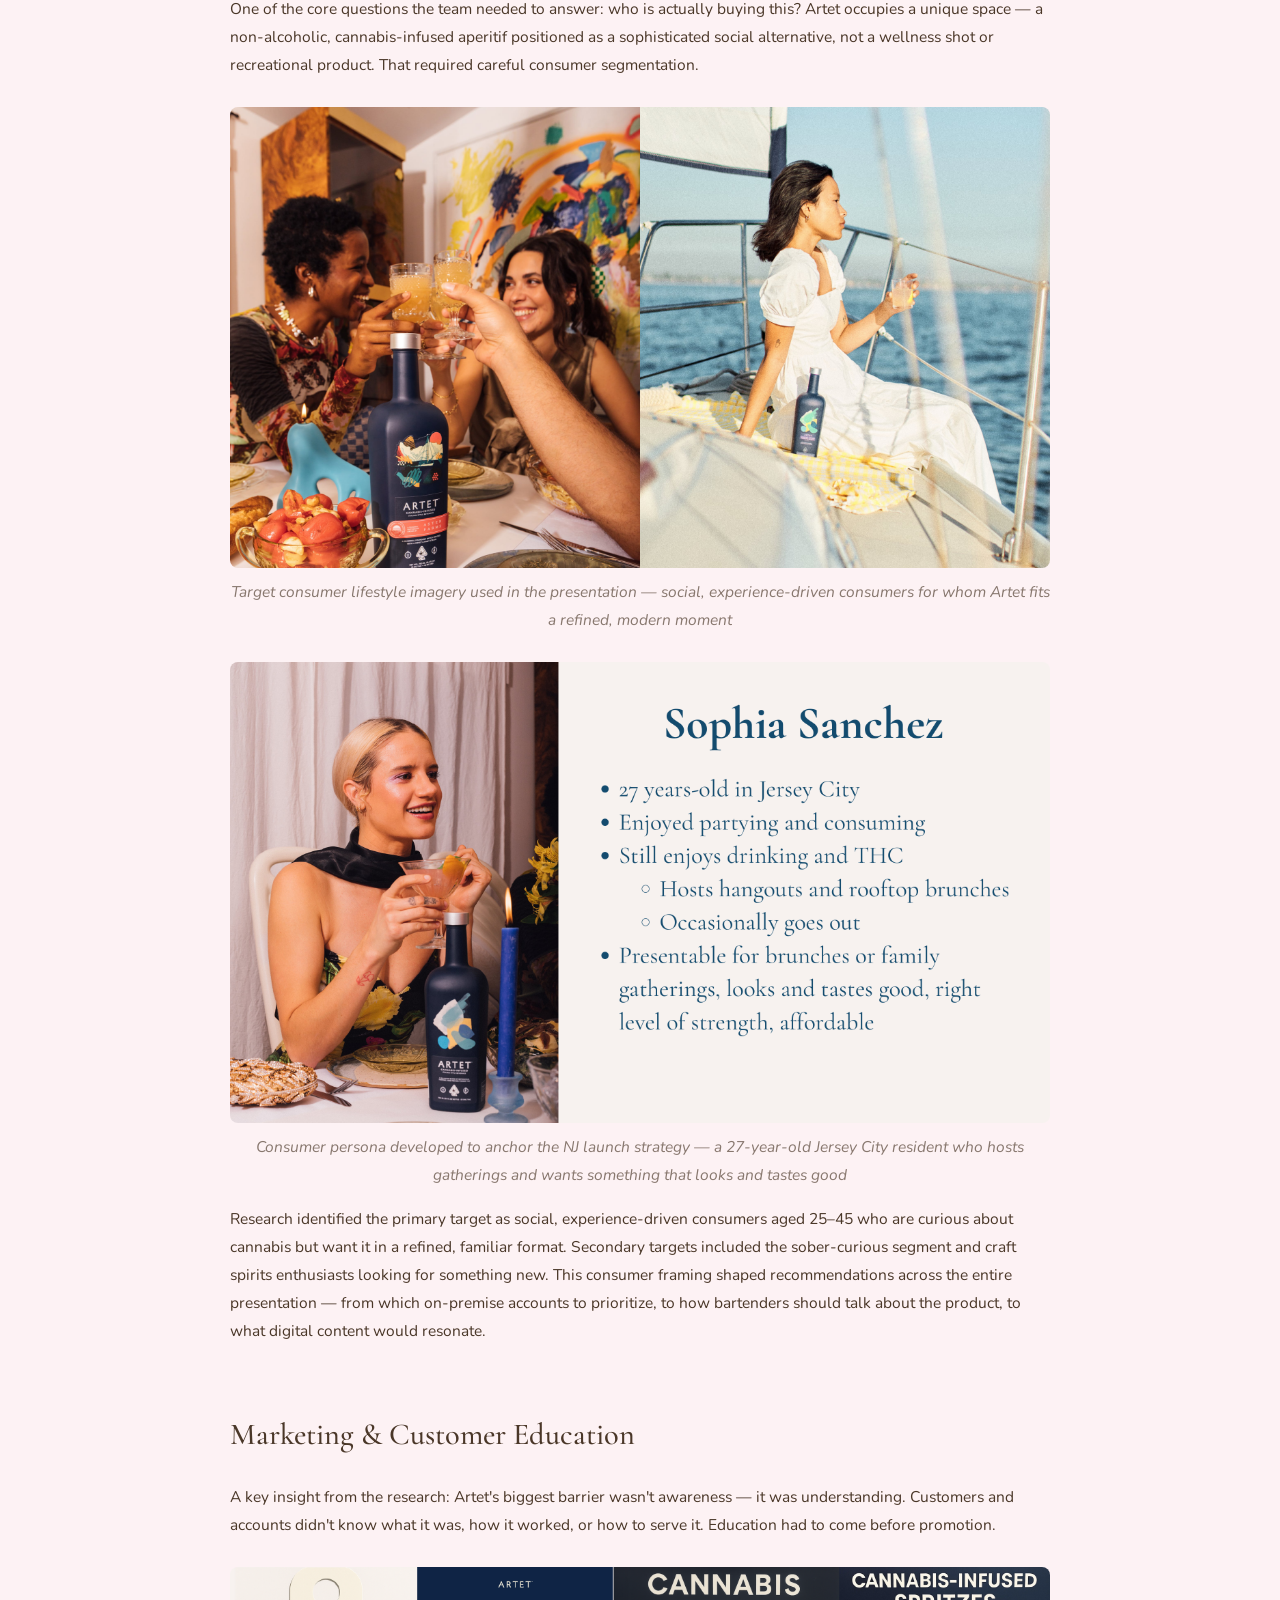
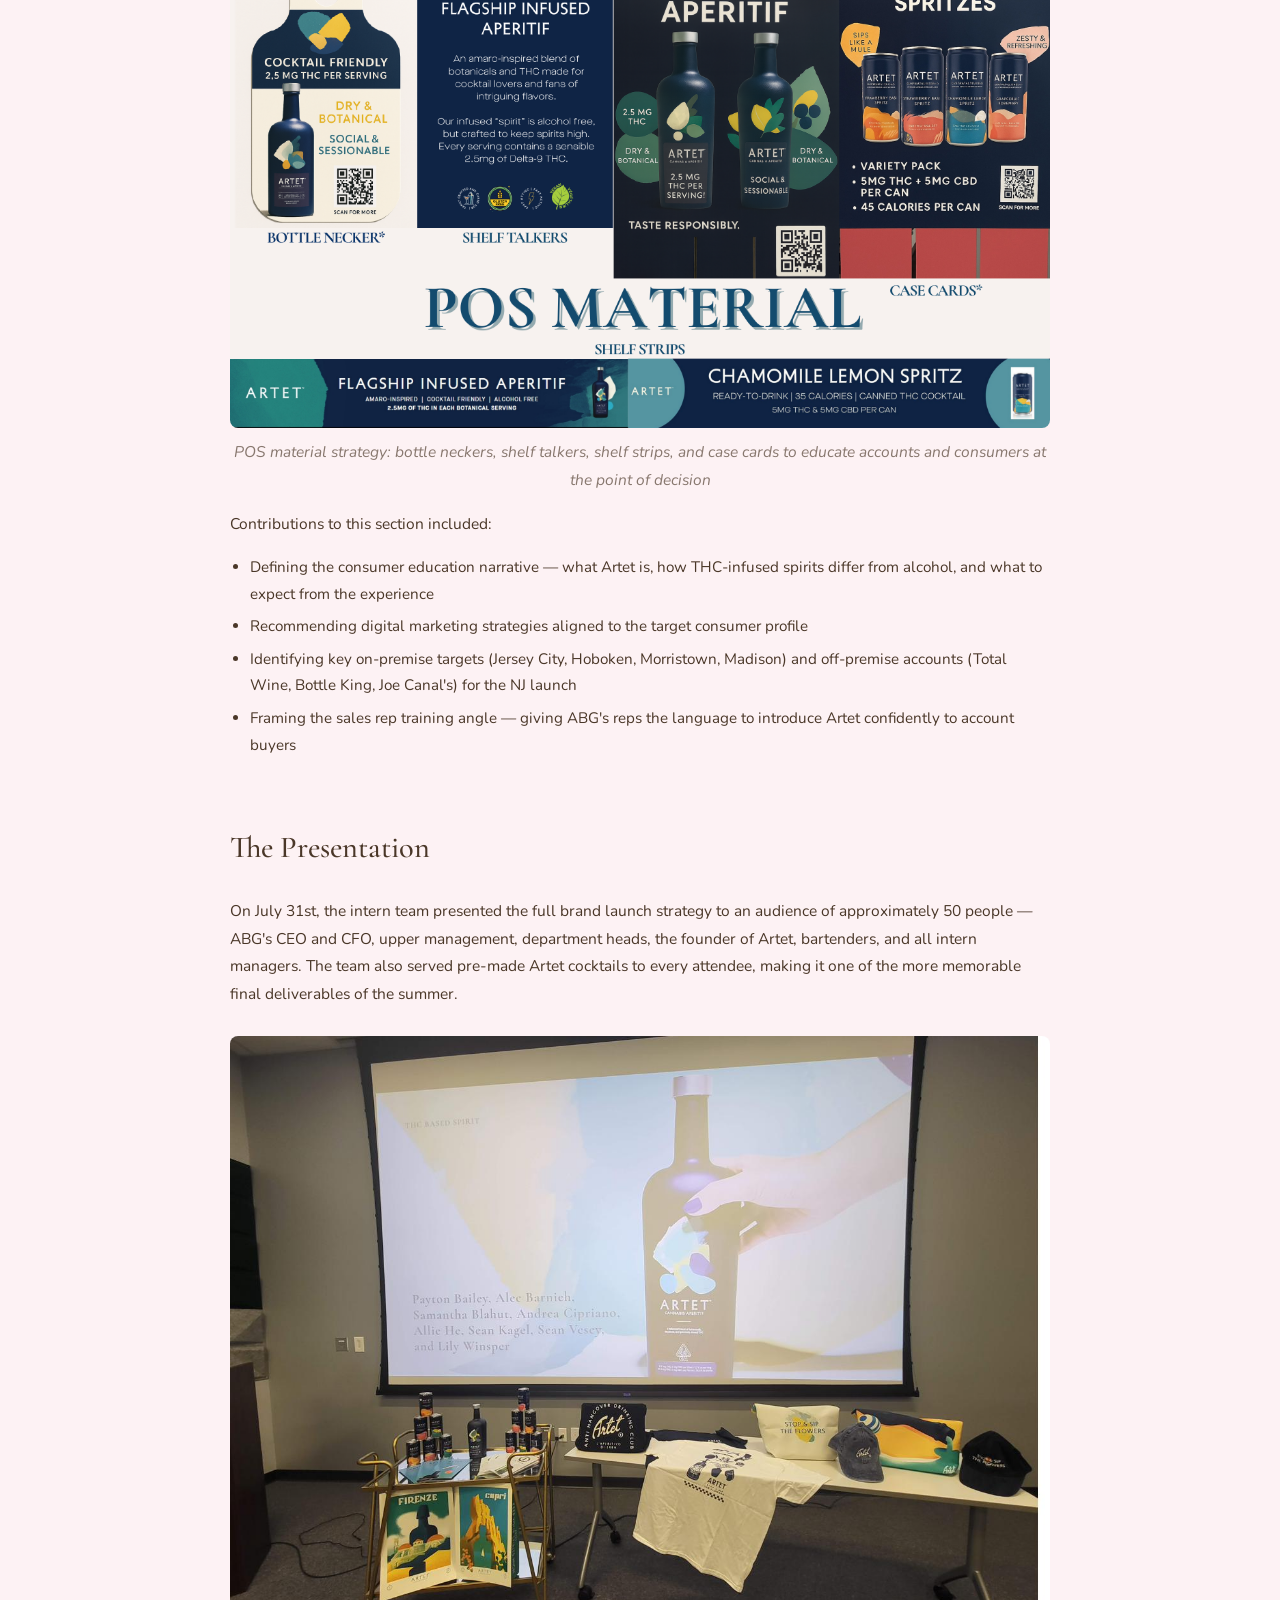
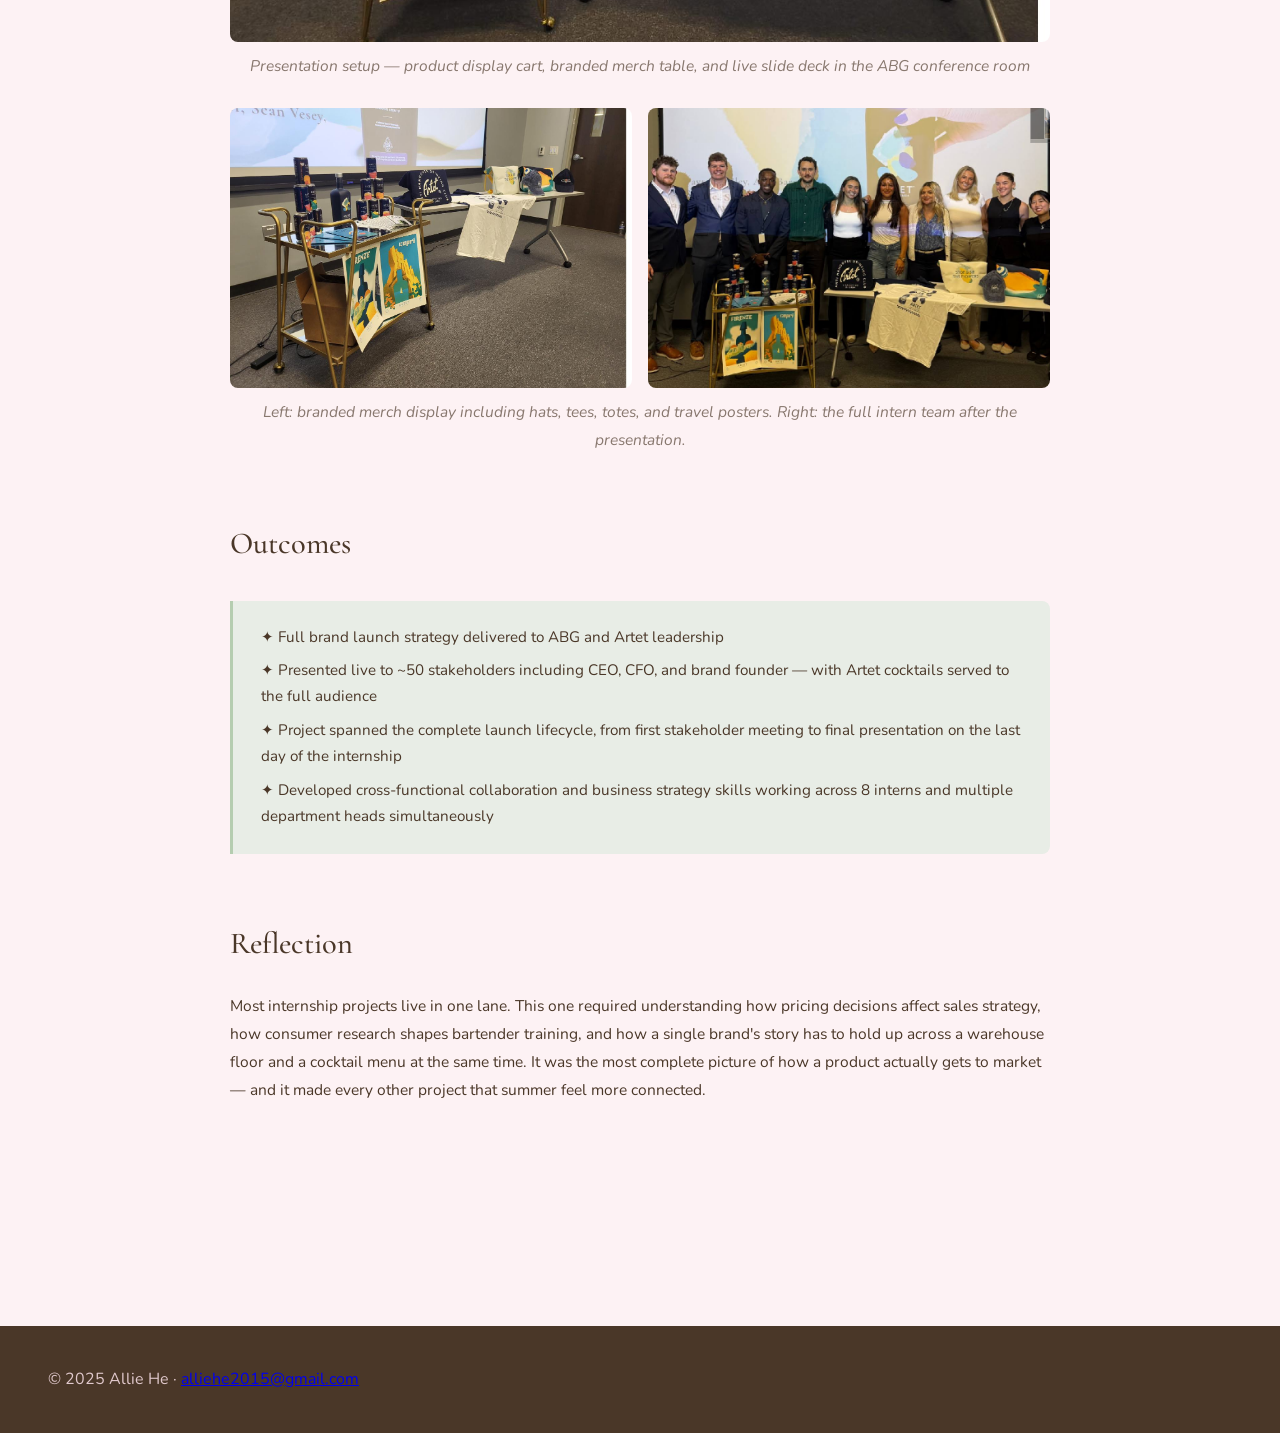
==== commit 43132f99: "change" ====
--- a/abg-artet.html
+++ b/abg-artet.html
@@ -12,30 +12,15 @@
     .case-hero {
       position: relative;
       overflow: hidden;
-      padding: 0;
-      min-height: 480px;
-      display: flex;
-      align-items: flex-end;
-    }
-    .case-hero-img {
-      position: absolute;
-      inset: 0;
-      width: 100%;
-      height: 100%;
-      object-fit: cover;
-      object-position: center top;
-    }
-    .case-hero-overlay {
-      position: absolute;
-      inset: 0;
-      background: linear-gradient(to top, rgba(30,20,15,0.82) 0%, rgba(30,20,15,0.3) 60%, transparent 100%);
+      padding: 100px 0 60px;
+      background: linear-gradient(135deg, #0d1b2a 0%, #1b3350 60%, #274768 100%);
     }
     .case-hero-inner {
       position: relative;
       z-index: 2;
       max-width: 900px;
       margin: 0 auto;
-      padding: 0 40px 56px;
+      padding: 0 40px;
       width: 100%;
     }
     .case-tag {
@@ -245,7 +230,7 @@
       .img-two-col, .img-three-col { grid-template-columns: 1fr; }
       .stakeholder-grid { grid-template-columns: 1fr; }
       .case-meta-row { gap: 20px; }
-      .case-hero { min-height: 380px; }
+      .case-hero { padding: 56px 0 40px; }
     }
   </style>
 </head>
@@ -261,8 +246,6 @@
   </nav>
 
   <section class="case-hero">
-    <img src="img/artet-slide-01.png" alt="Artet cannabis aperitif hero" class="case-hero-img" />
-    <div class="case-hero-overlay"></div>
     <div class="case-hero-inner">
       <a href="ux.html" class="back-link">← back to work</a>
       <div class="case-tag">Allied Beverage Group · Summer 2025</div>
@@ -282,10 +265,10 @@
     <section class="case-section">
       <h2>Overview</h2>
       <p>For the duration of the internship, all eight ABG interns collaborated on a single capstone project: a full brand launch strategy for Artet, a THC-infused cannabis aperitif entering the New Jersey market through ABG's distribution network. The project ran alongside individual work streams, building throughout the summer and culminating in a live presentation to roughly 50 attendees — including ABG's CEO and CFO, department heads, the founder of Artet, bartenders, and all intern managers. The team also served pre-made Artet cocktails to every attendee during the presentation.</p>
-      <p>Artet had already launched in markets including Los Angeles, Chicago, Minneapolis, Nashville, and New York. This was its New Jersey entry — and the challenge was figuring out exactly how to bring it in.</p>
-
-      <img src="img/artet-slide-10.png" alt="Artet brand essence slide" class="slide-img" />
-      <p class="case-img-caption">Brand essence: "Infused Beverages Made For Cocktail Moments" — positioning Artet as a refined social product, not a wellness supplement</p>
+      <p>Artet had already launched in markets in other cities and states. This was its New Jersey entry — and the challenge was figuring out exactly how to bring it in.</p>
+
+      <img src="img/artet-slide-01.png" alt="Artet cannabis aperitif hero" class="slide-img" />
+      <p class="case-img-caption"> Artet:Infused THC Beverages Made For Cocktail Moments </p>
     </section>
 
     <section class="case-section">
@@ -350,13 +333,10 @@
       <p class="case-img-caption">Presentation setup — product display cart, branded merch table, and live slide deck in the ABG conference room</p>
 
       <div class="img-two-col">
-        <img src="img/artet-merch-closeup.jpg" alt="Artet branded merch display" />
+        <img src="img/artet-4.jpg" alt="Artet branded merch display" />
         <img src="img/artet-team-photo.png" alt="Intern team after the Artet presentation" />
       </div>
       <p class="case-img-caption">Left: branded merch display including hats, tees, totes, and travel posters. Right: the full intern team after the presentation.</p>
-
-      <img src="img/artet-presentation-setup.png" alt="Artet final presentation with full audience" class="case-img" />
-      <p class="case-img-caption">Final presentation day — the full display set up ahead of the 50-person audience including ABG's CEO, CFO, and Artet's founder</p>
     </section>
 
     <section class="case-section">
--- a/style.css
+++ b/style.css
@@ -258,8 +258,33 @@
   font-size: 12px;
   color: var(--muted);
   text-align: center;
-  margin-top: -20px;
+  margin-top: 10px;
   margin-bottom: 32px;
+  font-style: italic;
+}
+
+.device-grid {
+  display: grid;
+  grid-template-columns: repeat(2, 1fr);
+  gap: 24px;
+  max-width: 520px;
+  margin: 24px auto 40px;
+}
+.device-grid figure {
+  margin: 0;
+}
+.device-grid img {
+  width: 100%;
+  border-radius: 8px;
+  border: 1px solid var(--linen);
+  box-shadow: 0 2px 12px rgba(74,55,40,0.08);
+  display: block;
+}
+.device-grid figcaption {
+  font-size: 12px;
+  color: var(--muted);
+  text-align: center;
+  margin-top: 10px;
   font-style: italic;
 }
 
@@ -273,6 +298,9 @@
   border-radius: 8px;
   padding: 32px;
   margin: 32px 0;
+}
+.cs-stats-4 {
+  grid-template-columns: repeat(4, 1fr);
 }
 .cs-stat {
   text-align: center;
@@ -359,7 +387,7 @@
   font-size: 22px;
 }
 .postcard-type {
-  font-size: 10px;
+  font-size: 12px;
   font-weight: 700;
   letter-spacing: 0.12em;
   text-transform: uppercase;
@@ -368,14 +396,14 @@
 }
 .postcard-title {
   font-family: 'Cormorant Garamond', serif;
-  font-size: 1.5rem;
+  font-size: 1.8rem;
   font-weight: 600;
   color: var(--espresso);
   margin-bottom: 8px;
   line-height: 1.2;
 }
 .postcard-desc {
-  font-size: 13px;
+  font-size: 15px;
   color: var(--ink);
   line-height: 1.6;
   margin-bottom: 16px;
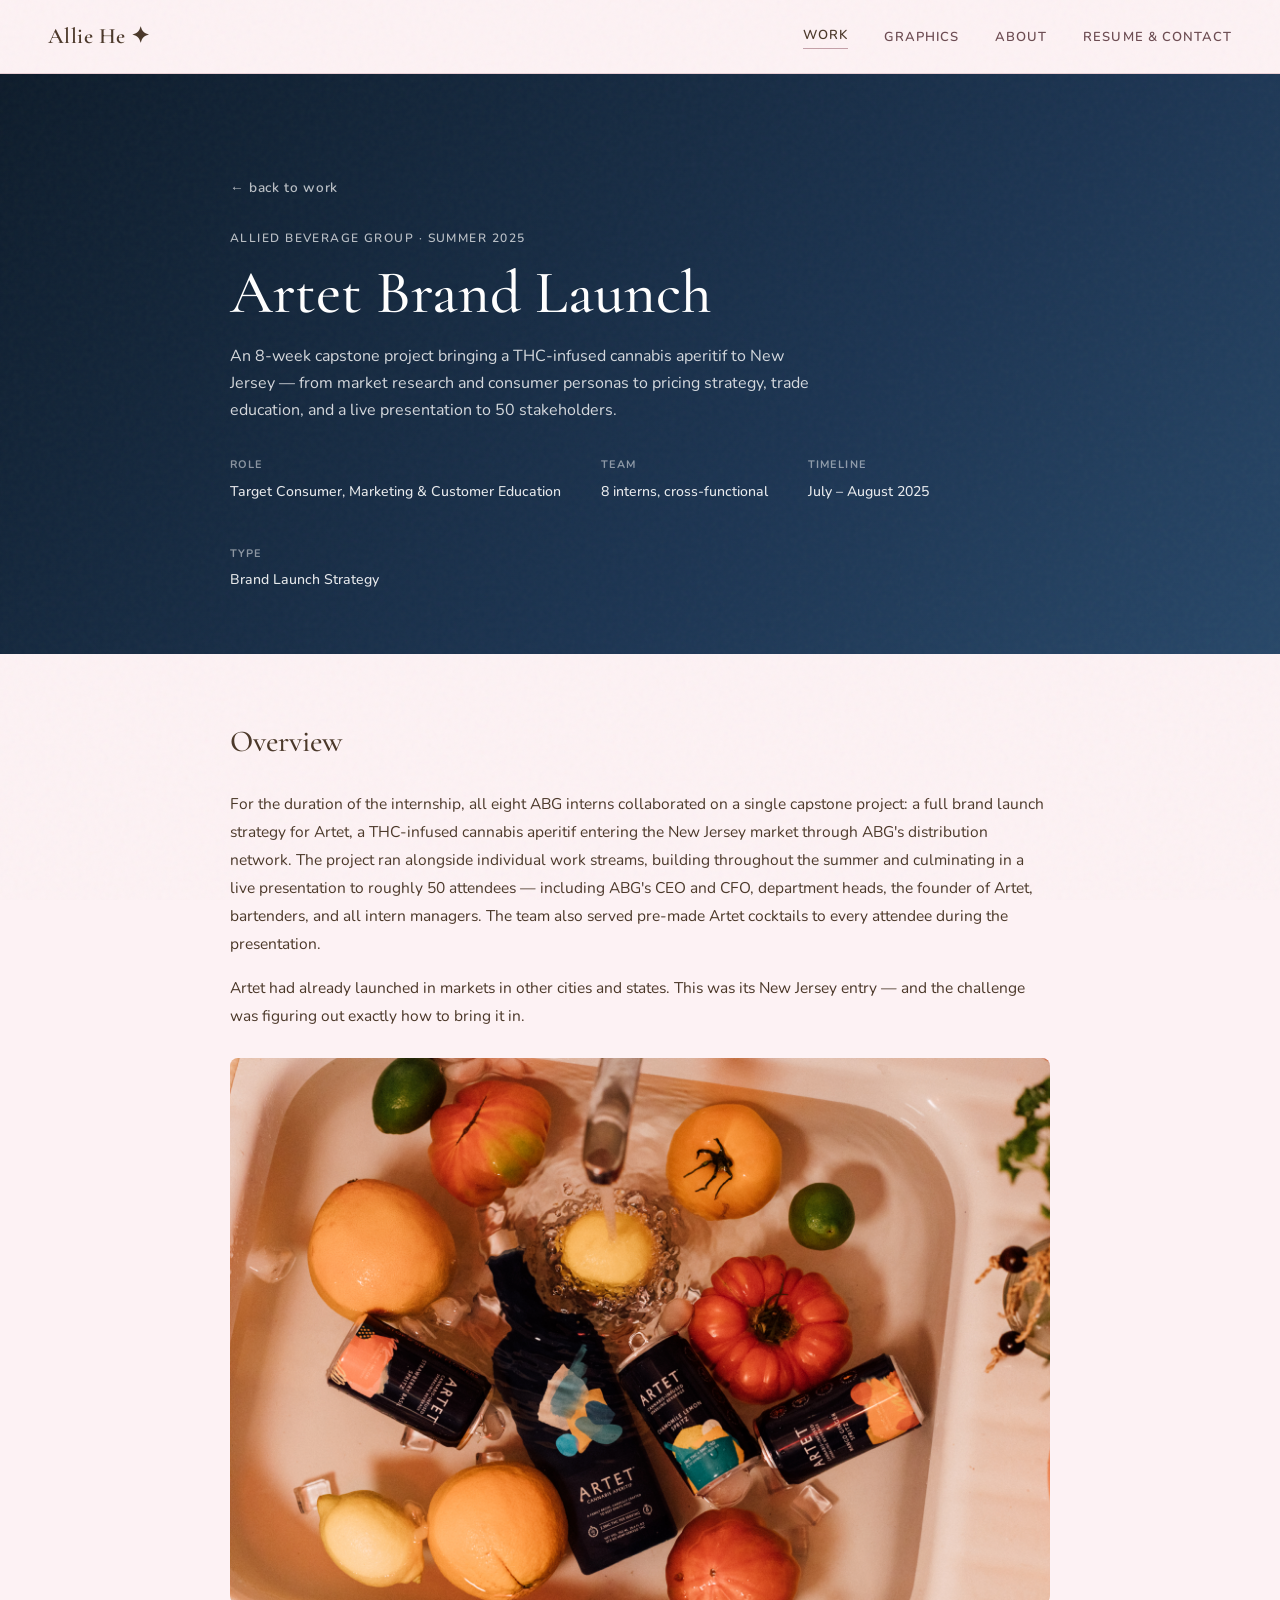
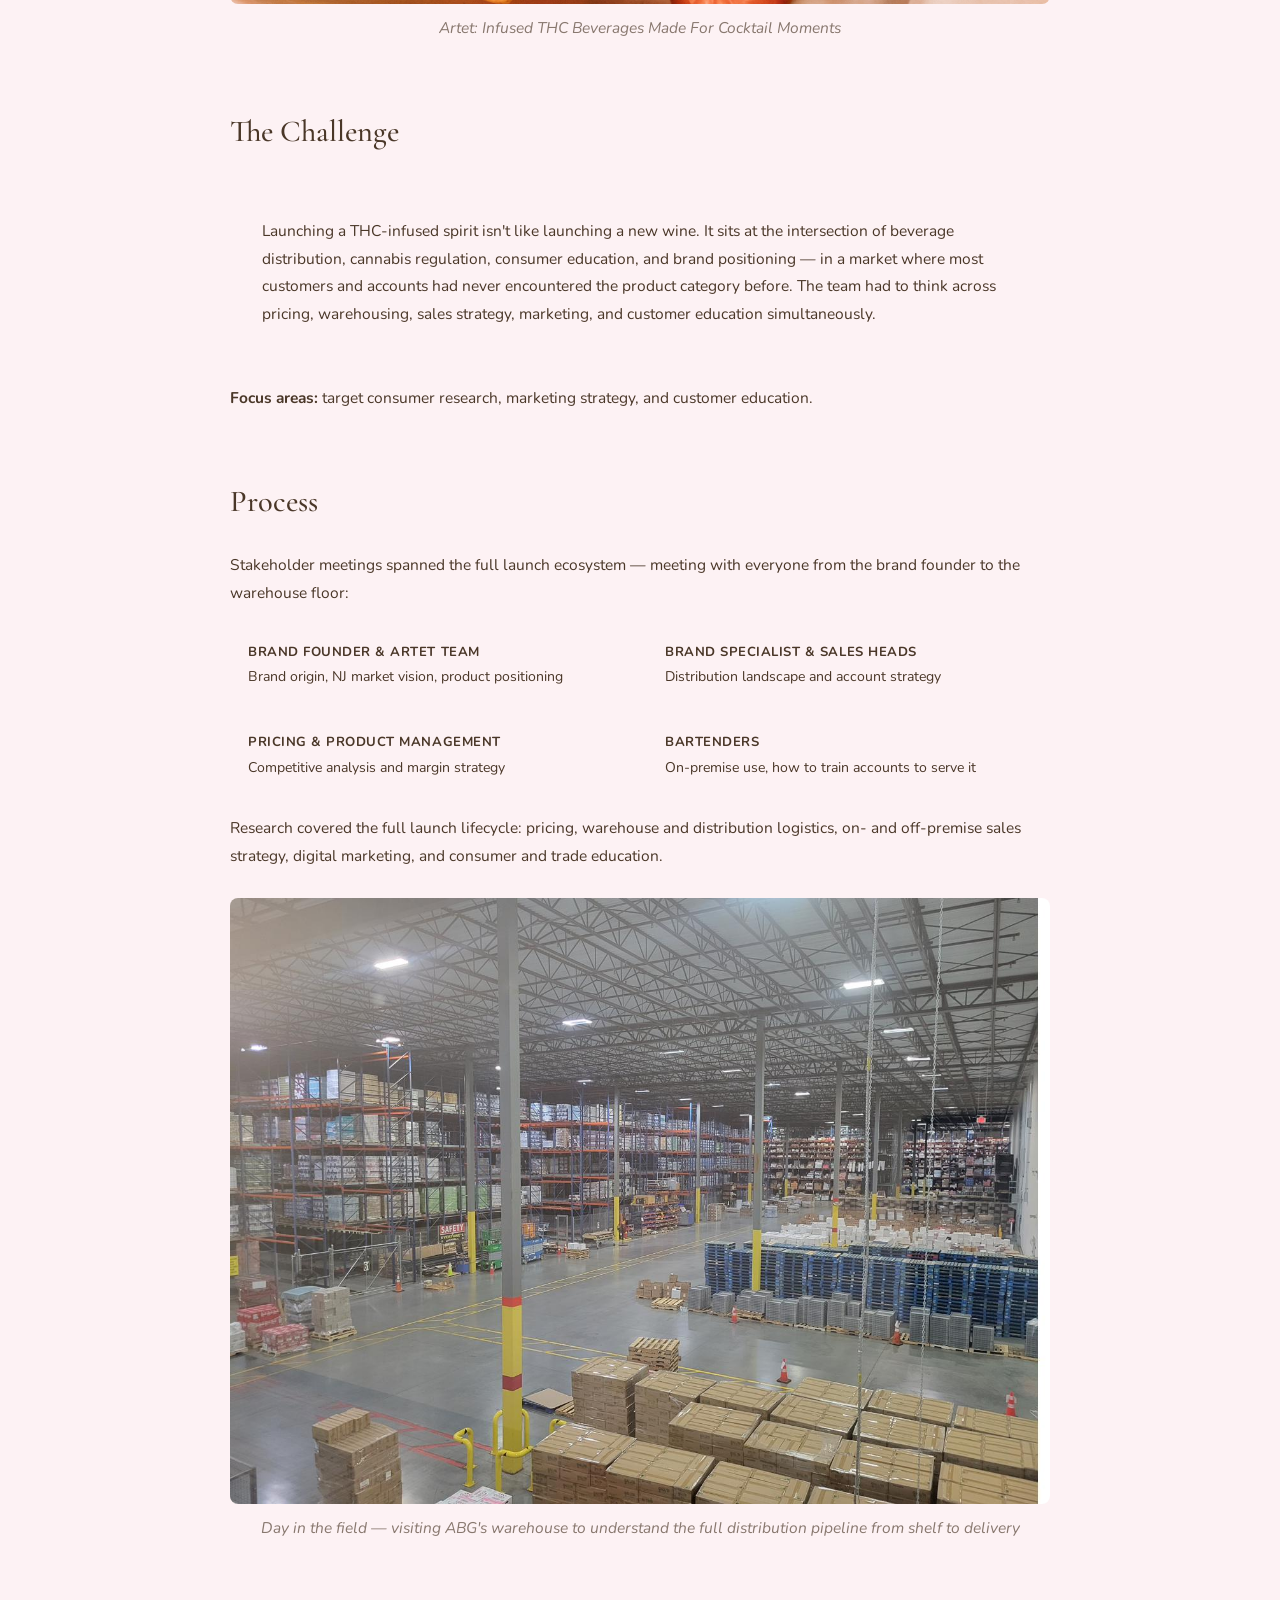
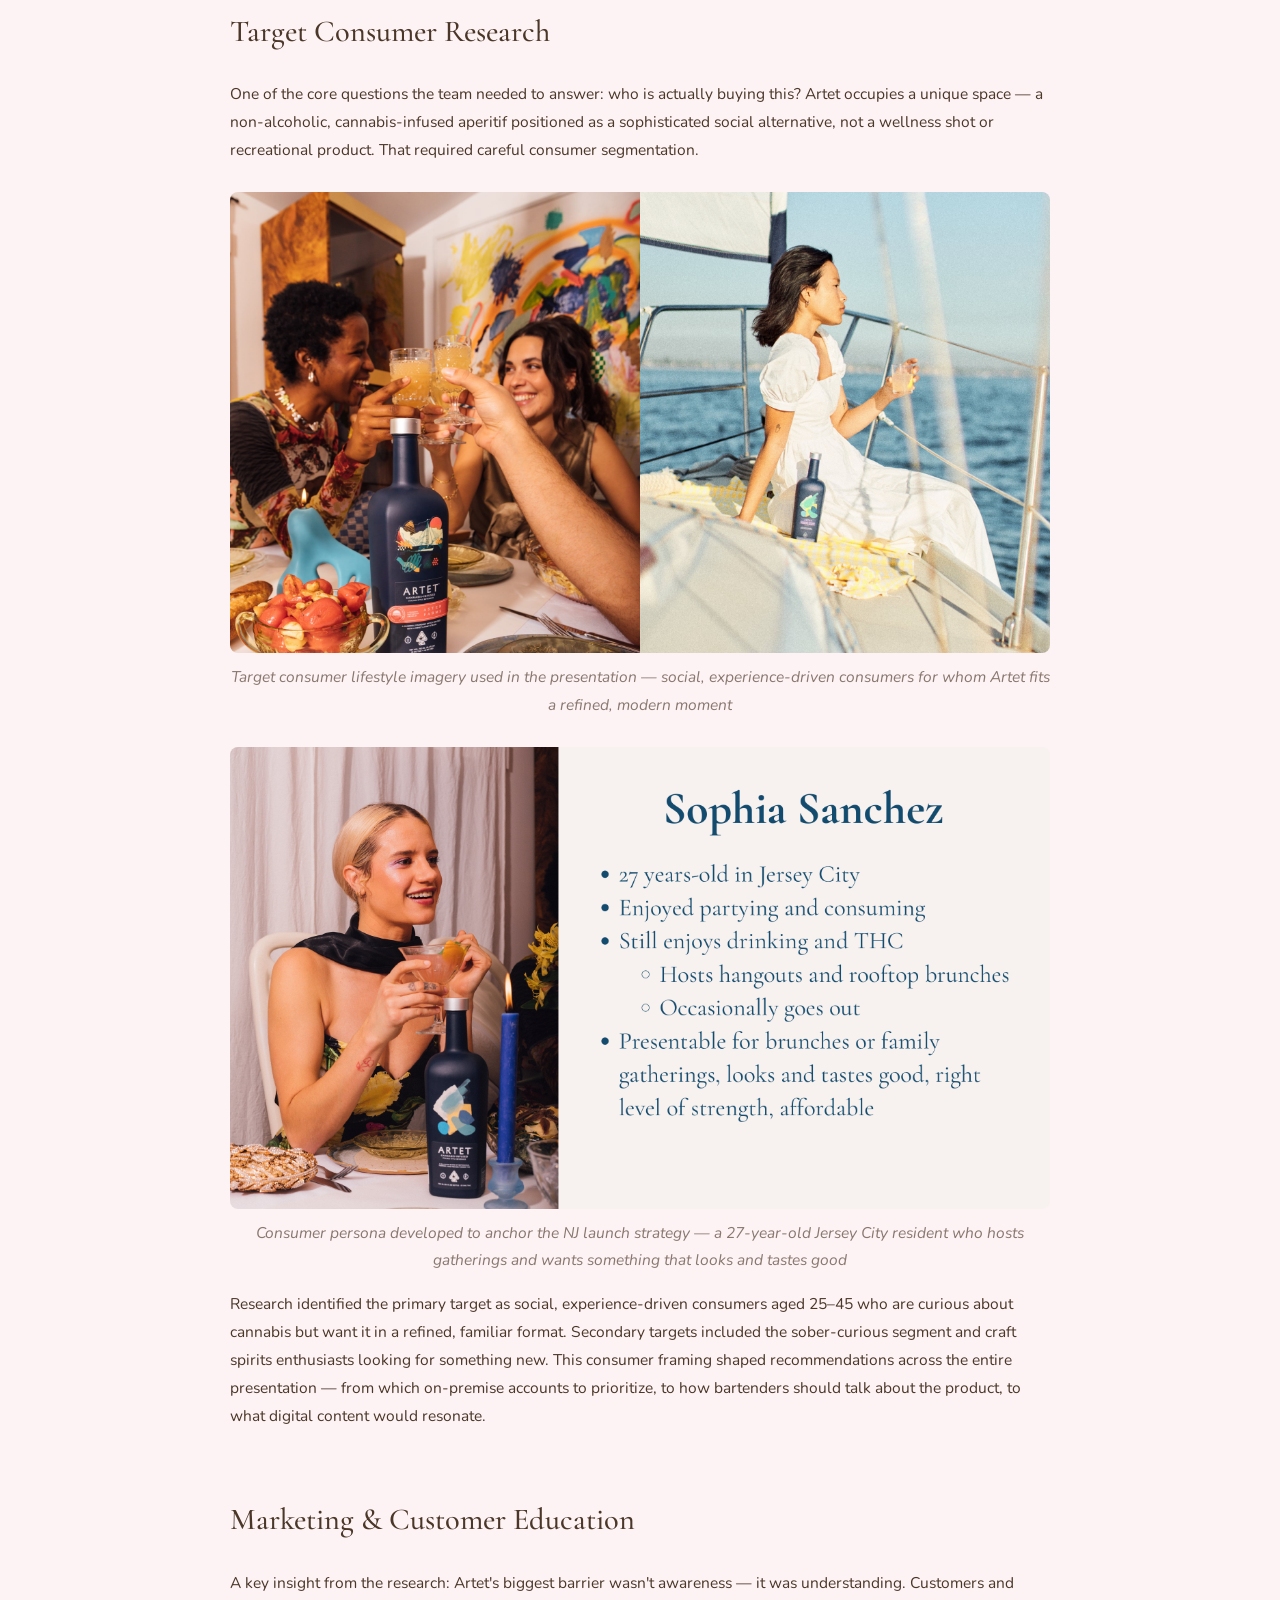
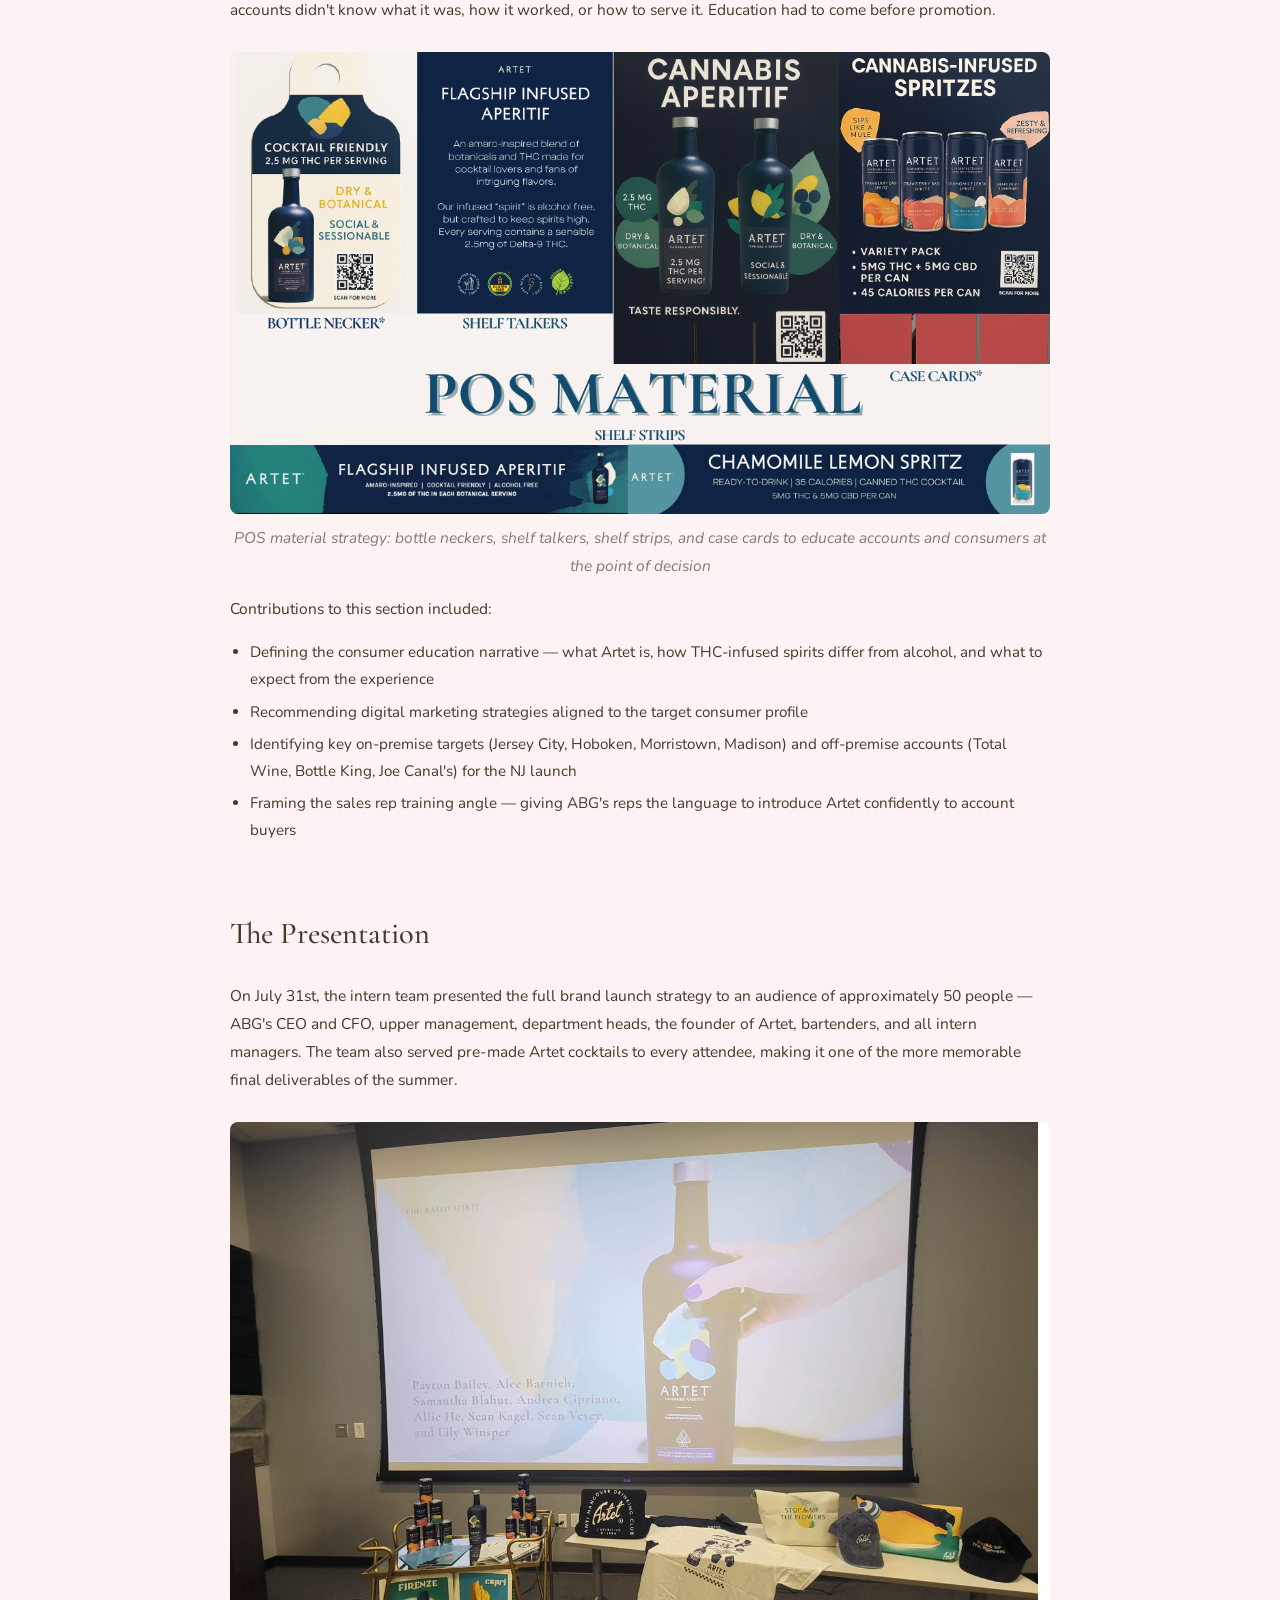
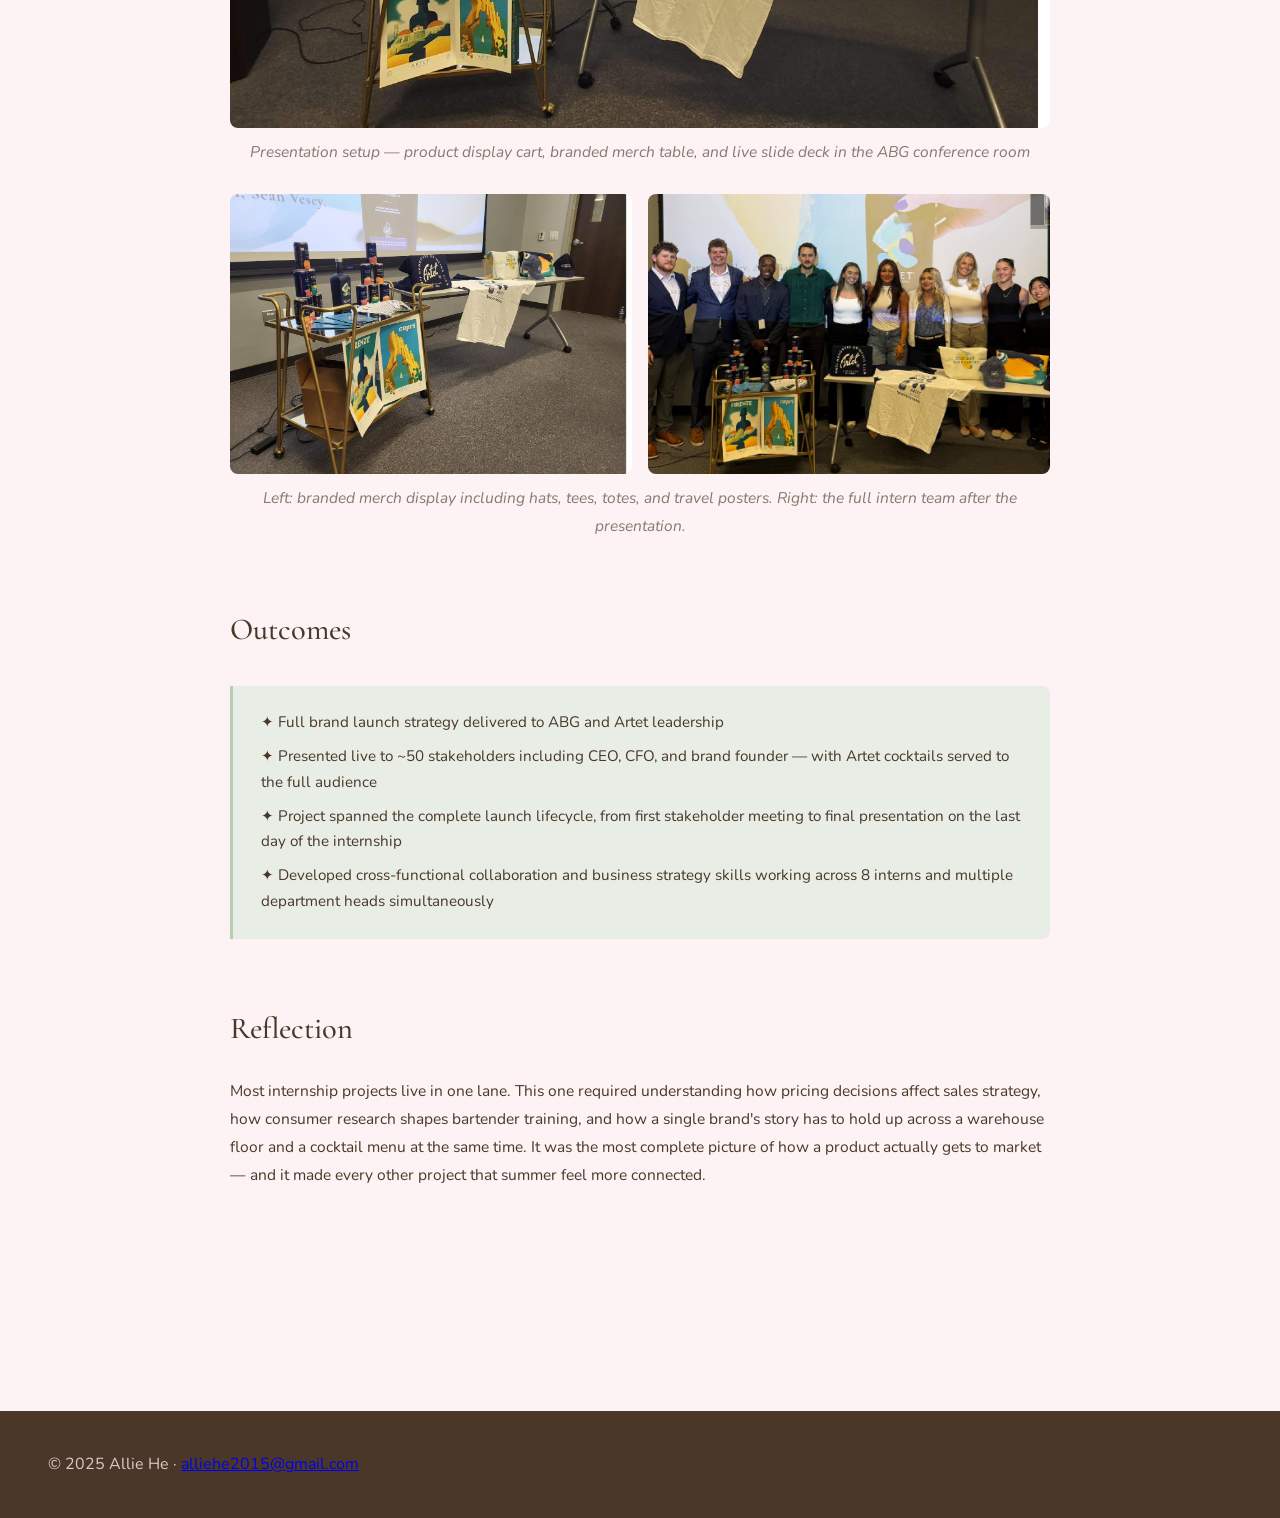
==== commit df1236c8: "finsihed basic website" ====
--- a/abg-artet.html
+++ b/abg-artet.html
@@ -235,15 +235,7 @@
   </style>
 </head>
 <body>
-  <nav class="nav">
-    <a href="index.html" class="nav-logo">allie he ✦</a>
-    <div class="nav-links">
-      <a href="ux.html">work</a>
-      <a href="graphics.html">graphics</a>
-      <a href="about.html">about</a>
-      <a href="contact.html">contact</a>
-    </div>
-  </nav>
+  <script src="nav.js"></script>
 
   <section class="case-hero">
     <div class="case-hero-inner">
@@ -267,8 +259,8 @@
       <p>For the duration of the internship, all eight ABG interns collaborated on a single capstone project: a full brand launch strategy for Artet, a THC-infused cannabis aperitif entering the New Jersey market through ABG's distribution network. The project ran alongside individual work streams, building throughout the summer and culminating in a live presentation to roughly 50 attendees — including ABG's CEO and CFO, department heads, the founder of Artet, bartenders, and all intern managers. The team also served pre-made Artet cocktails to every attendee during the presentation.</p>
       <p>Artet had already launched in markets in other cities and states. This was its New Jersey entry — and the challenge was figuring out exactly how to bring it in.</p>
 
-      <img src="img/artet-slide-01.png" alt="Artet cannabis aperitif hero" class="slide-img" />
-      <p class="case-img-caption"> Artet:Infused THC Beverages Made For Cocktail Moments </p>
+      <img src="img/ArtetSpring2024-4.jpg" alt="Artet cannabis aperitif hero" class="slide-img" />
+      <p class="case-img-caption"> Artet: Infused THC Beverages Made For Cocktail Moments </p>
     </section>
 
     <section class="case-section">
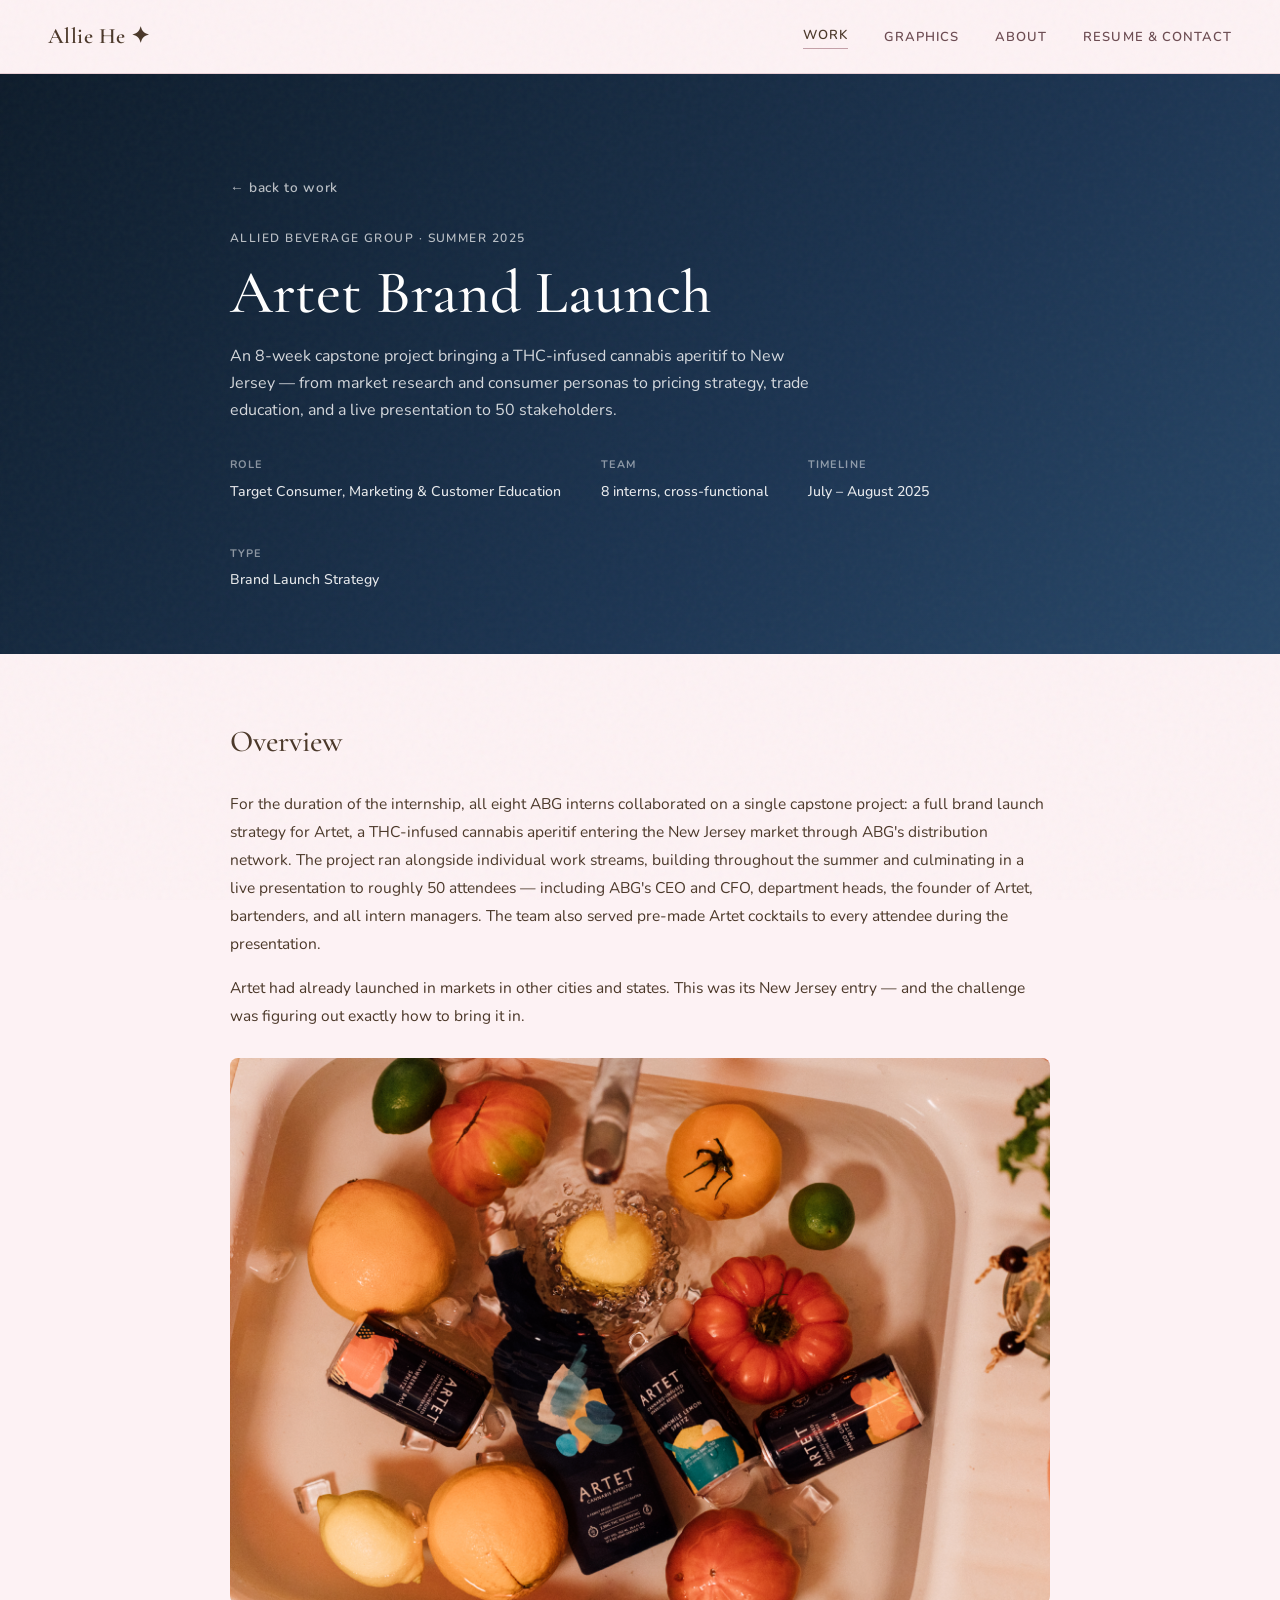
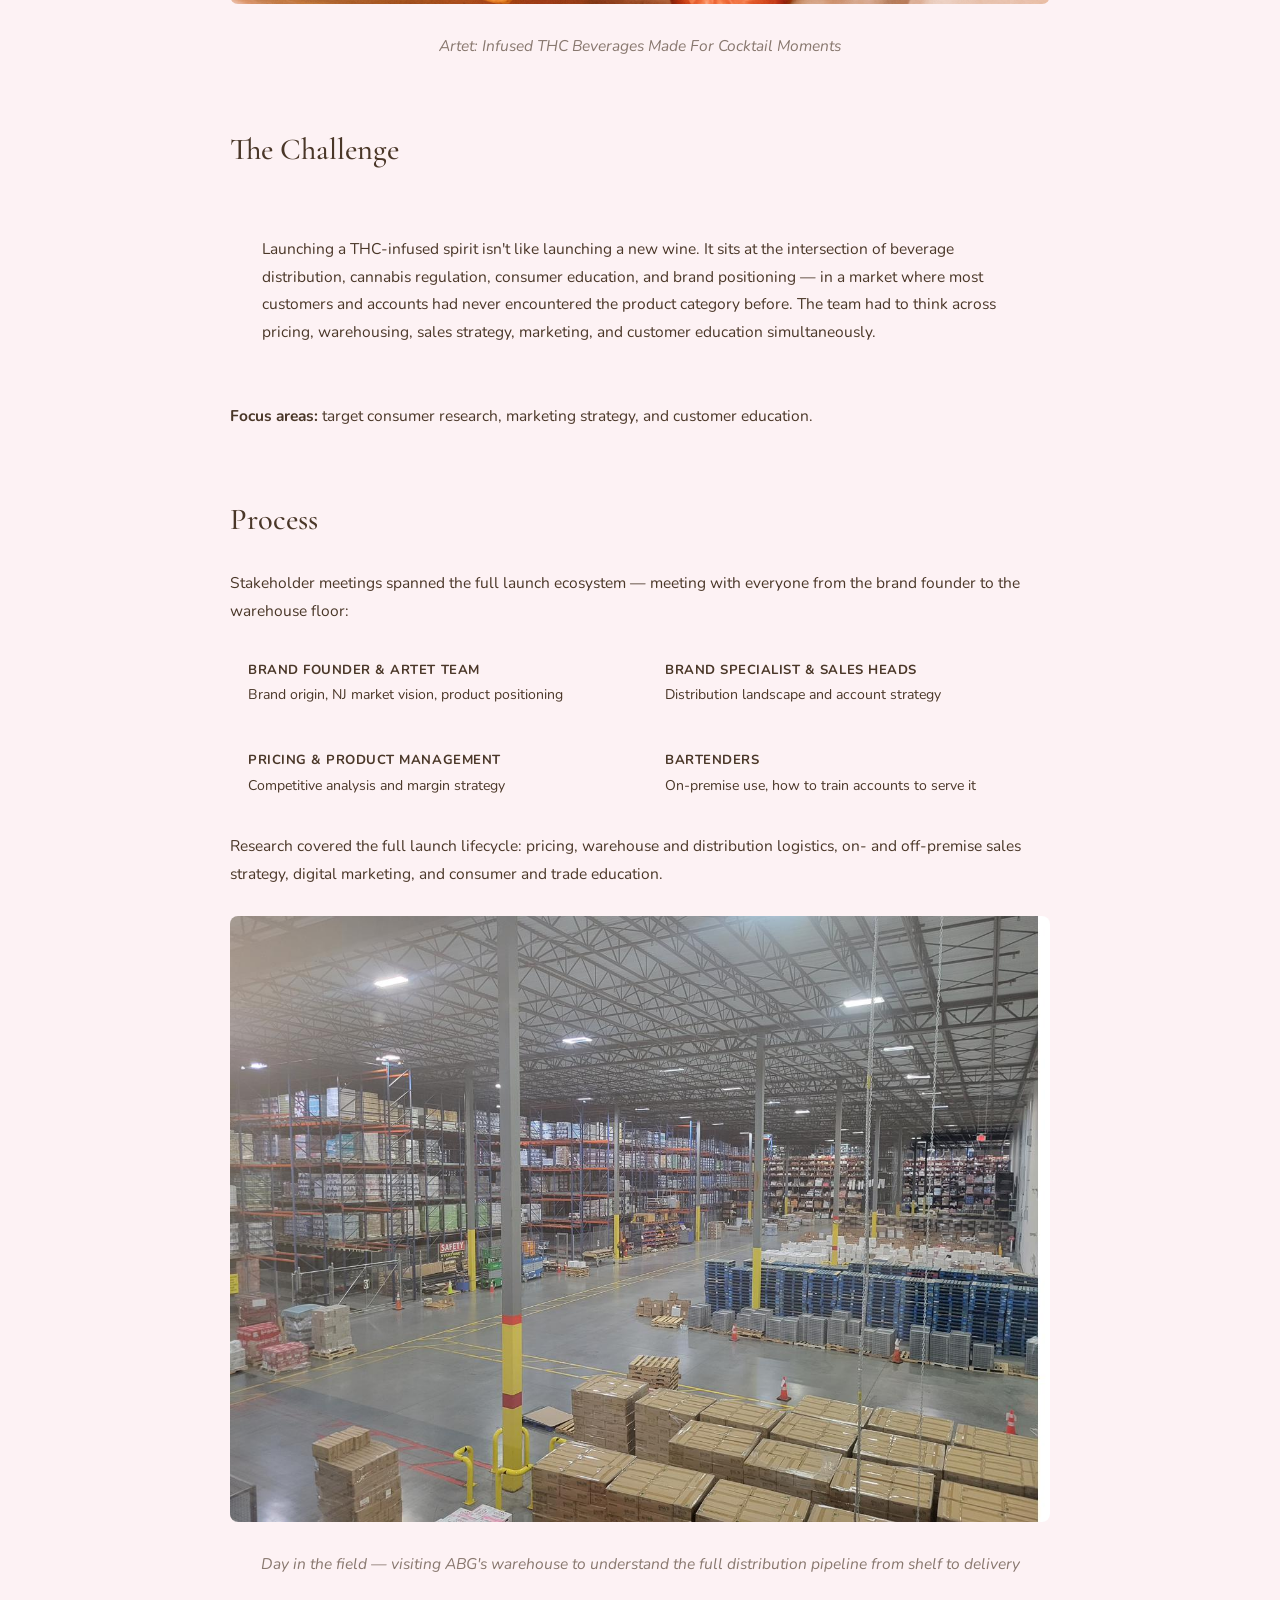
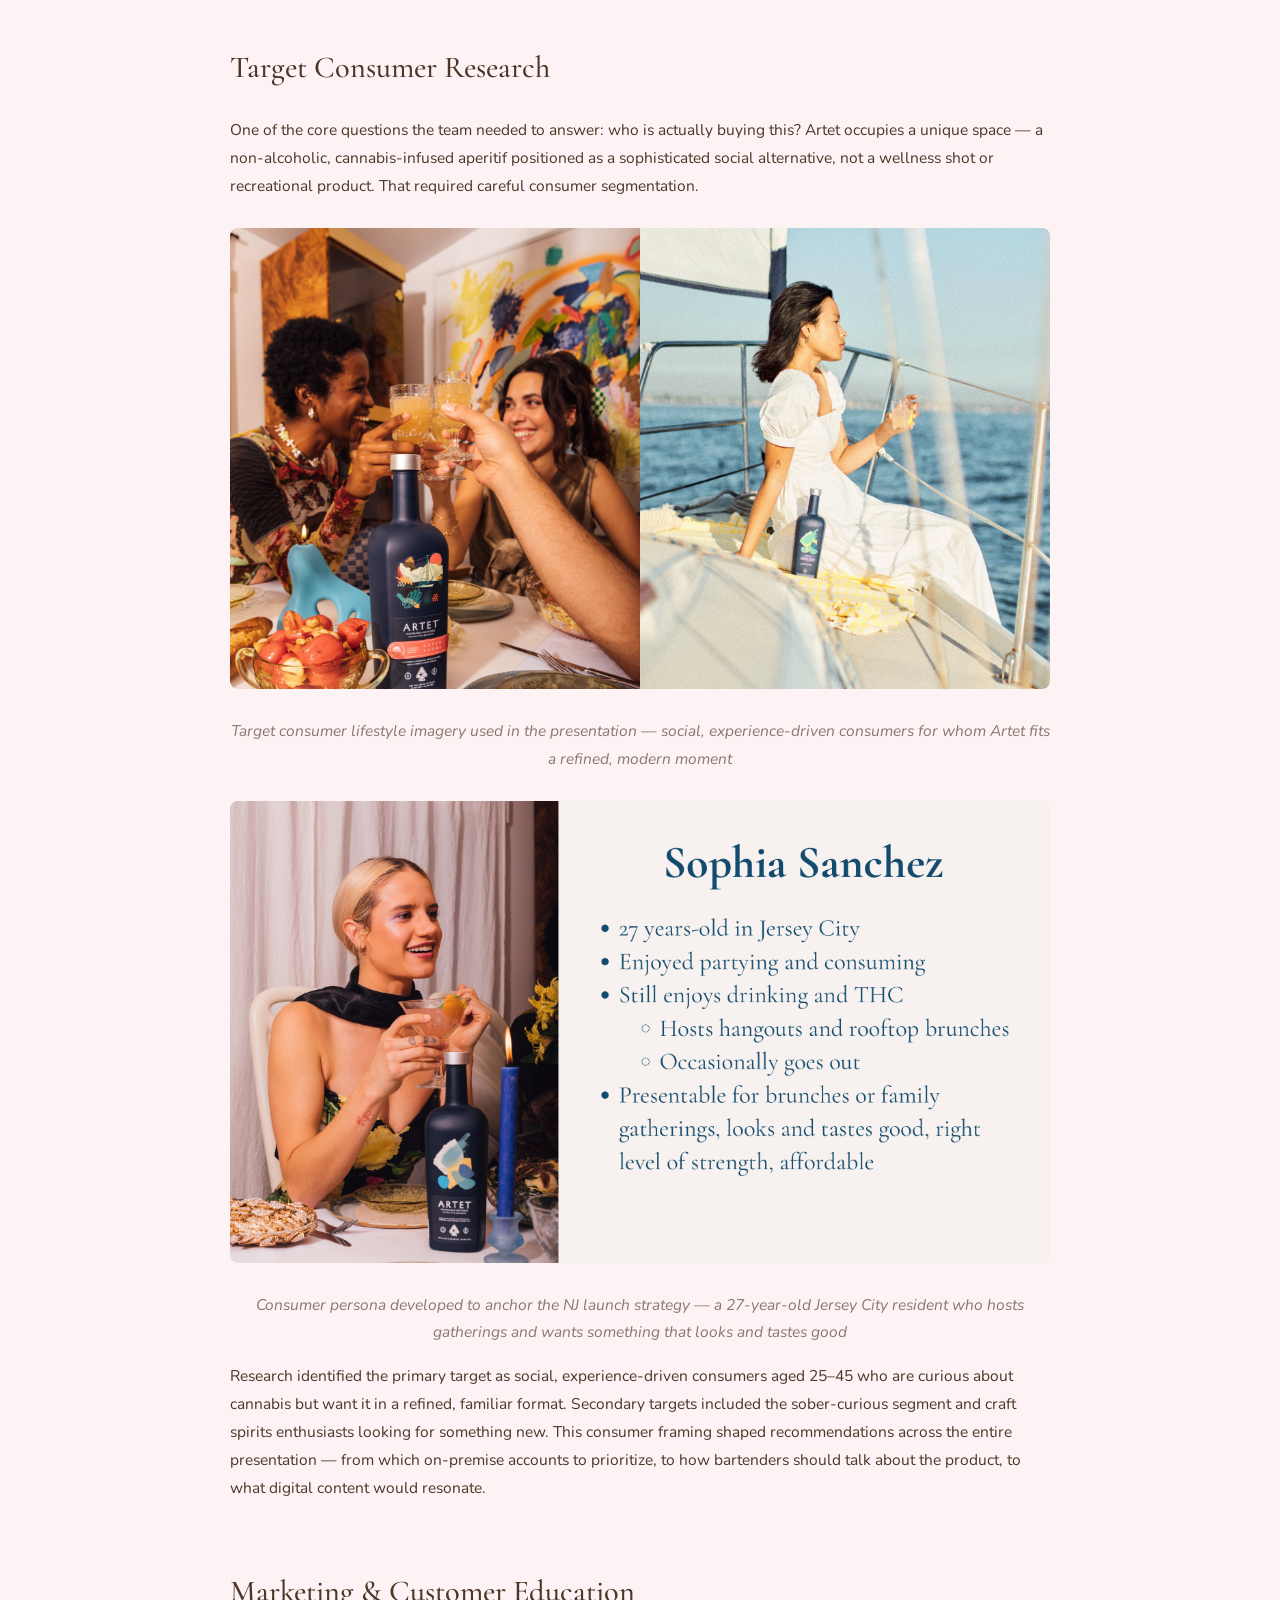
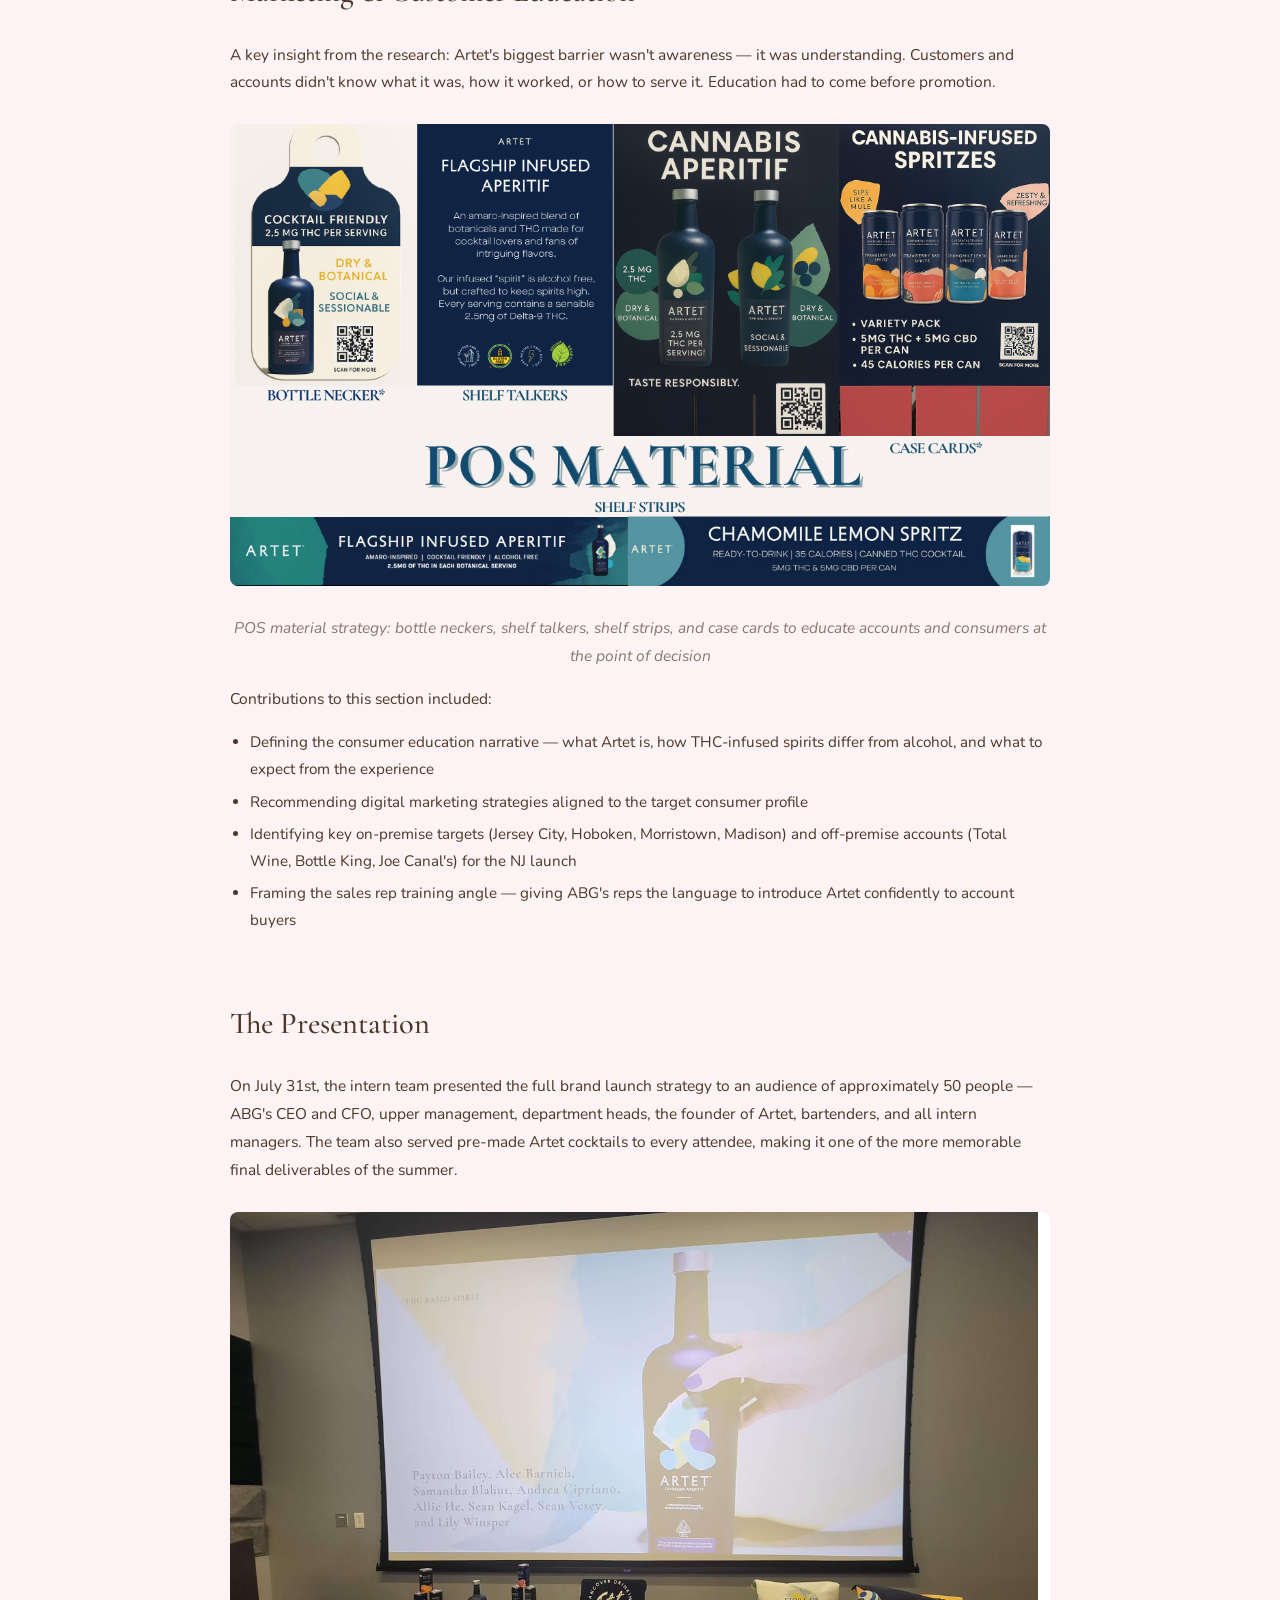
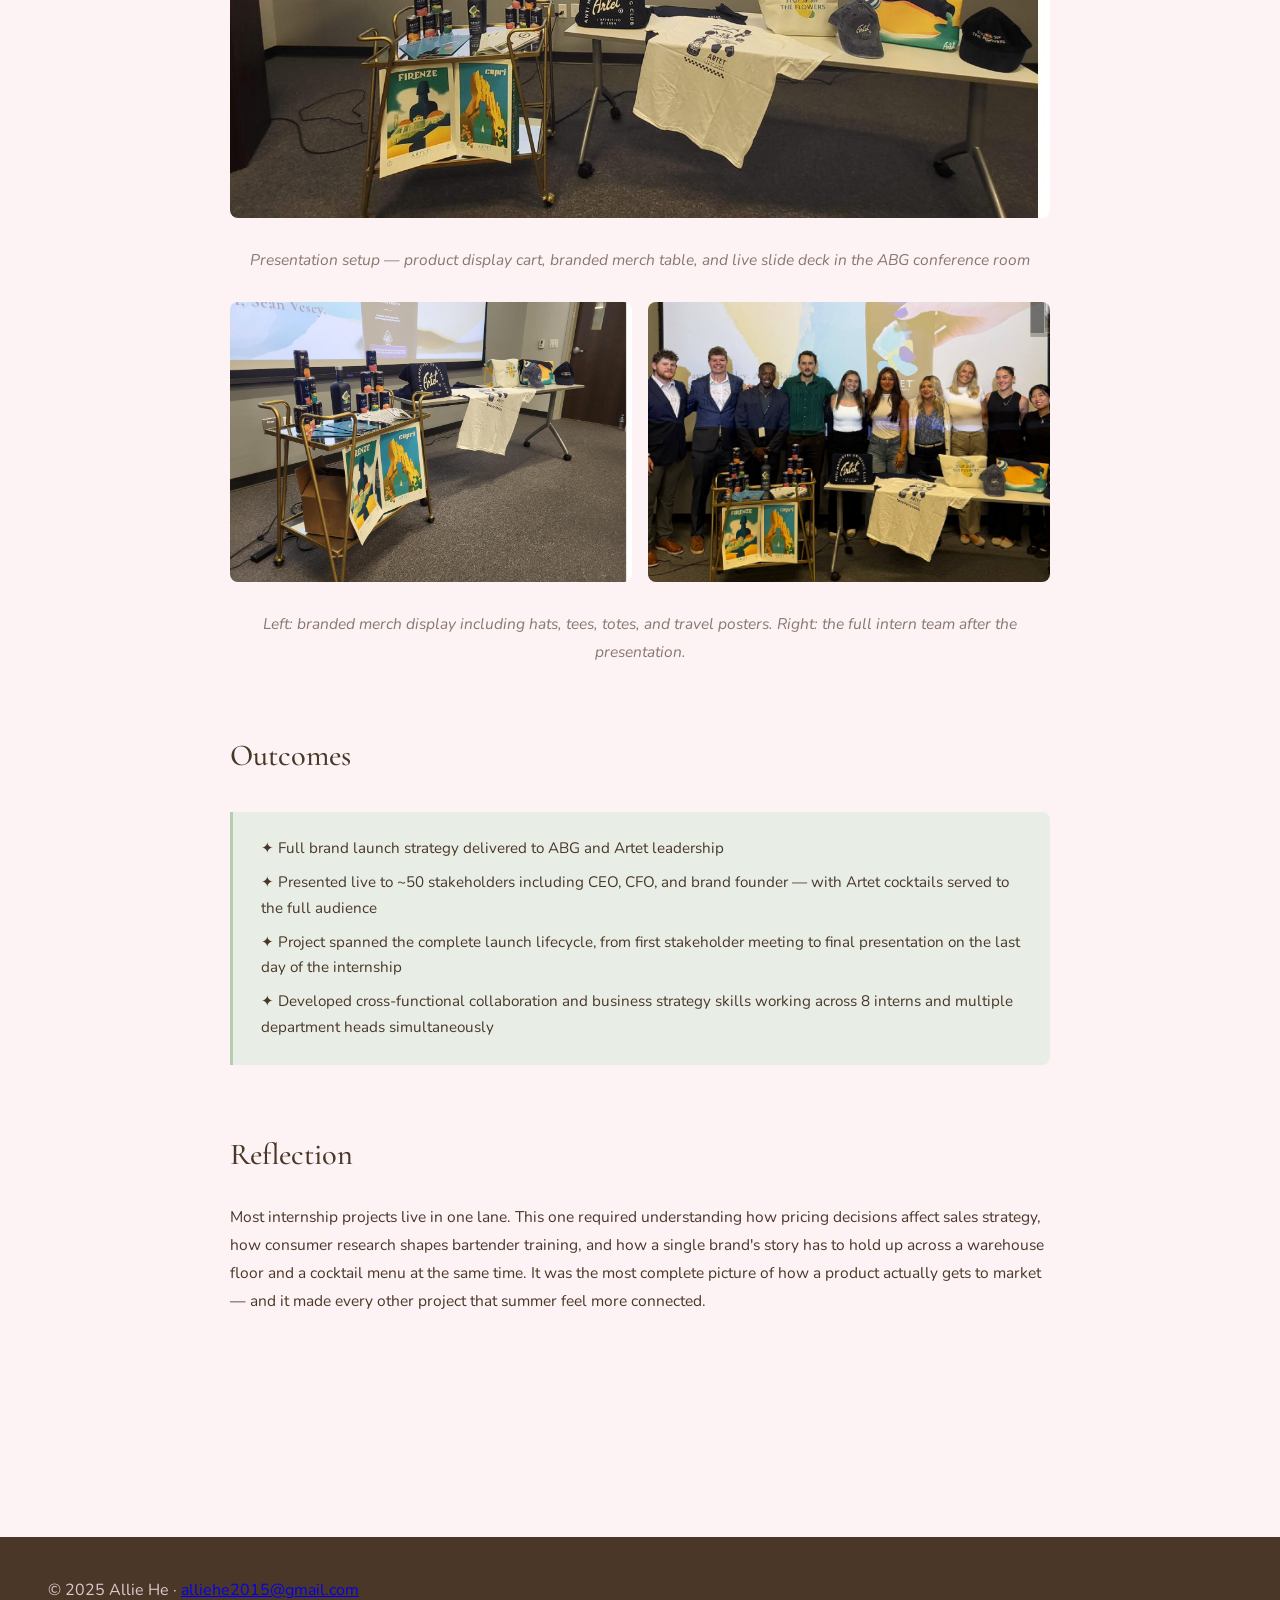
==== commit f22acfdb: "updated mobile responsivness" ====
--- a/abg-artet.html
+++ b/abg-artet.html
@@ -138,7 +138,7 @@
       color: var(--brown);
       opacity: 0.65;
       text-align: center;
-      margin-top: -18px;
+      margin-top: 10px;
       margin-bottom: 28px;
       font-style: italic;
     }
@@ -231,6 +231,9 @@
       .stakeholder-grid { grid-template-columns: 1fr; }
       .case-meta-row { gap: 20px; }
       .case-hero { padding: 56px 0 40px; }
+      .case-hero-inner { padding: 0 20px; }
+      .case-body { padding: 48px 20px; }
+      .challenge-box { padding: 20px; }
     }
   </style>
 </head>
--- a/style.css
+++ b/style.css
@@ -538,7 +538,21 @@
   .nav-links { gap: 16px; }
   .cs-body { padding: 40px 20px; }
   .cs-hero { padding: 48px 20px 40px; }
+  .cs-meta { gap: 24px; }
   .footer { flex-direction: column; gap: 20px; padding: 32px 20px; text-align: center; }
-  .footer-links { gap: 16px; }
+  .footer-links { gap: 16px; flex-wrap: wrap; justify-content: center; }
   .container { padding: 0 20px; }
-}
+  .insight-row { grid-template-columns: 1fr; }
+  .cs-stats-4 { grid-template-columns: repeat(2, 1fr); }
+  .photo-grid-2, .photo-grid-3 { grid-template-columns: 1fr; }
+  .device-grid { grid-template-columns: repeat(2, 1fr); gap: 14px; }
+}
+
+@media (max-width: 480px) {
+  .nav { flex-wrap: wrap; row-gap: 10px; padding: 14px 16px; }
+  .nav-logo { font-size: 19px; }
+  .nav-links { gap: 8px 14px; flex-wrap: wrap; }
+  .nav-links a { font-size: 11px; }
+  .cs-stats, .cs-stats-4 { grid-template-columns: 1fr 1fr; padding: 20px; gap: 16px; }
+  .device-grid { grid-template-columns: 1fr; max-width: 260px; }
+}
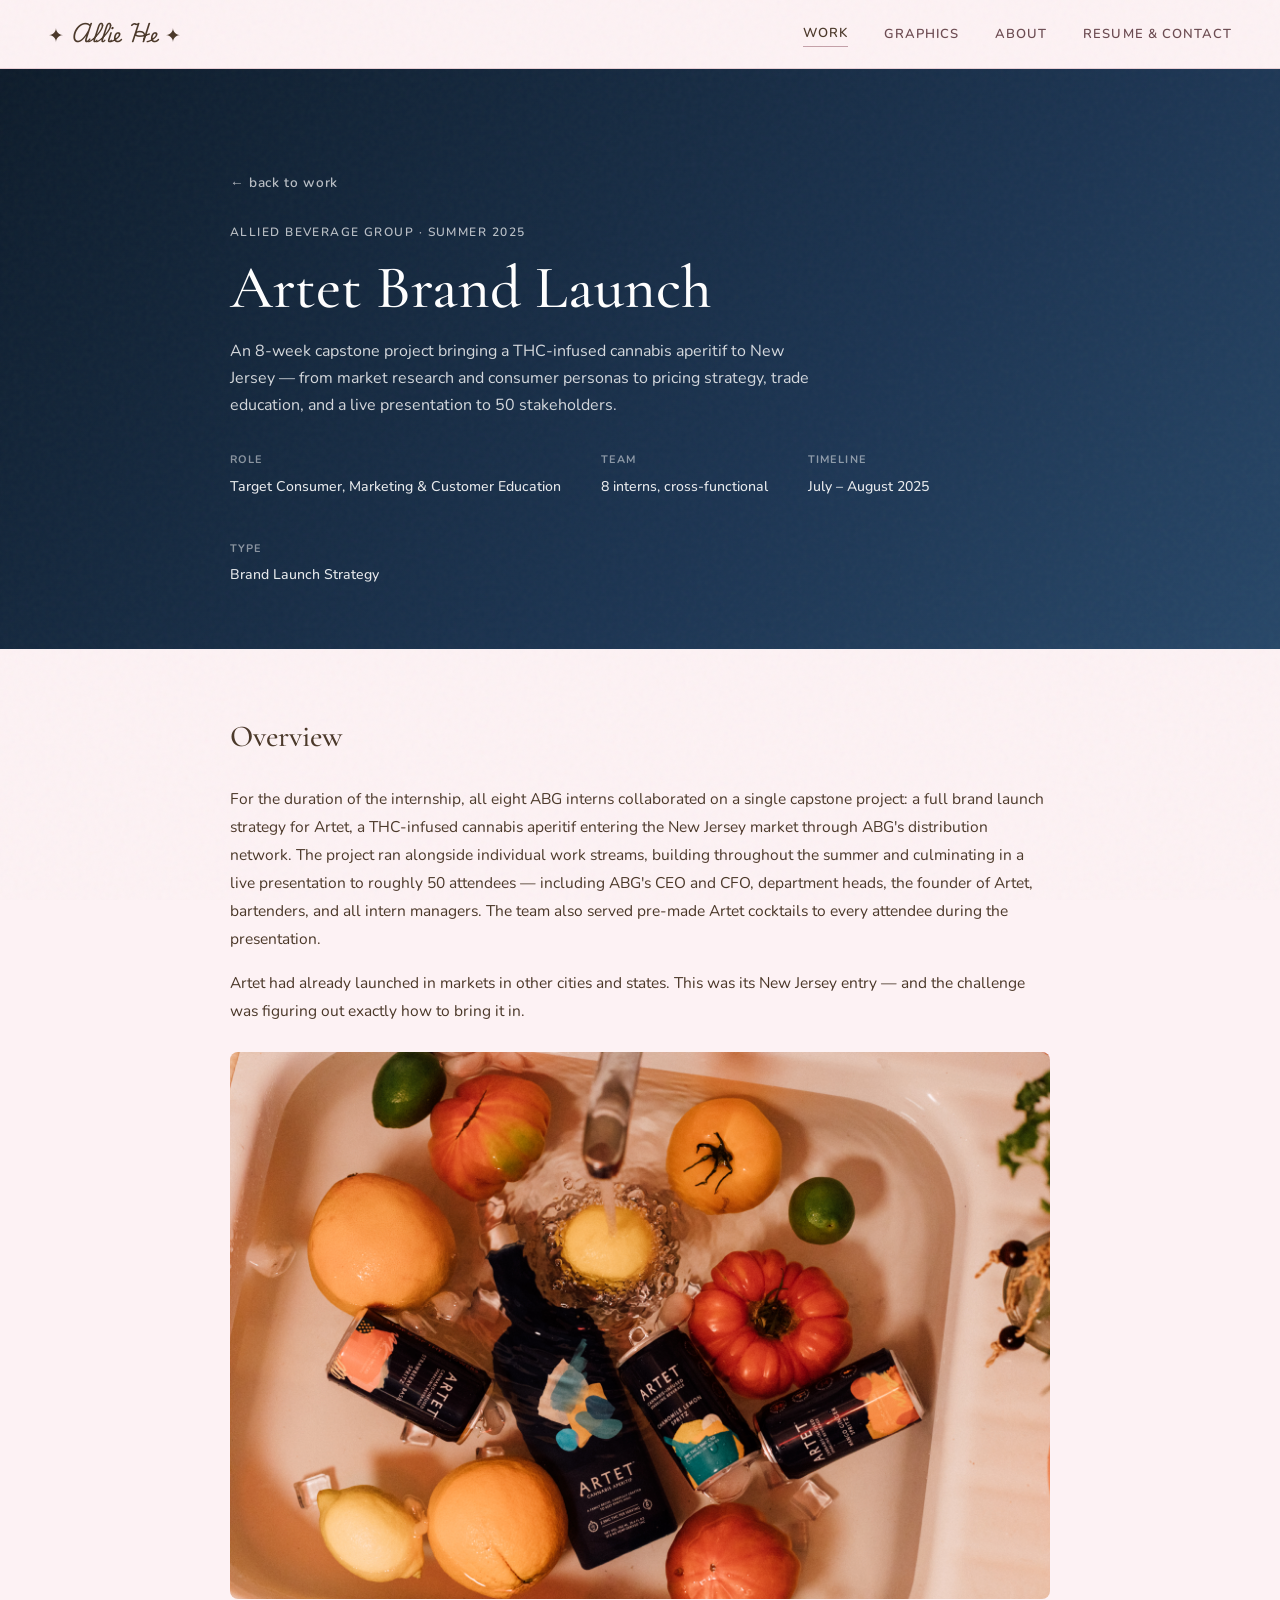
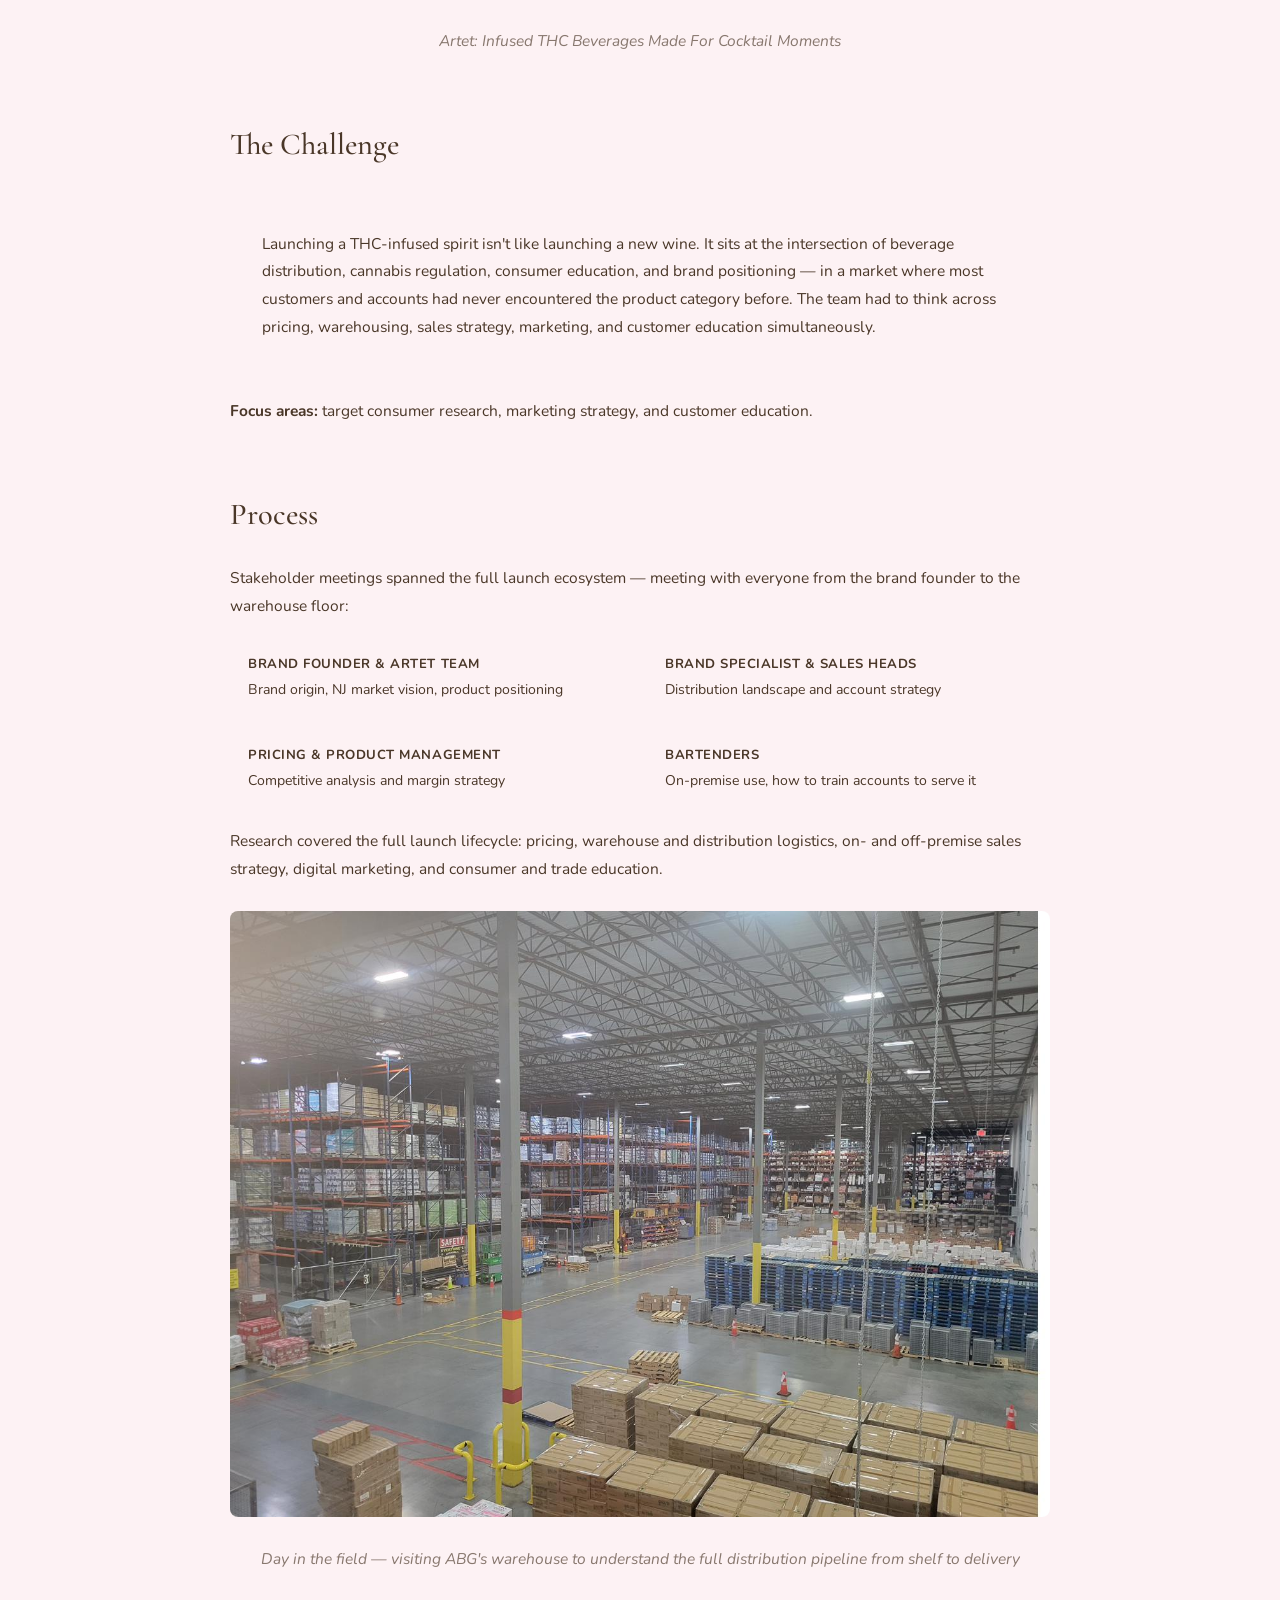
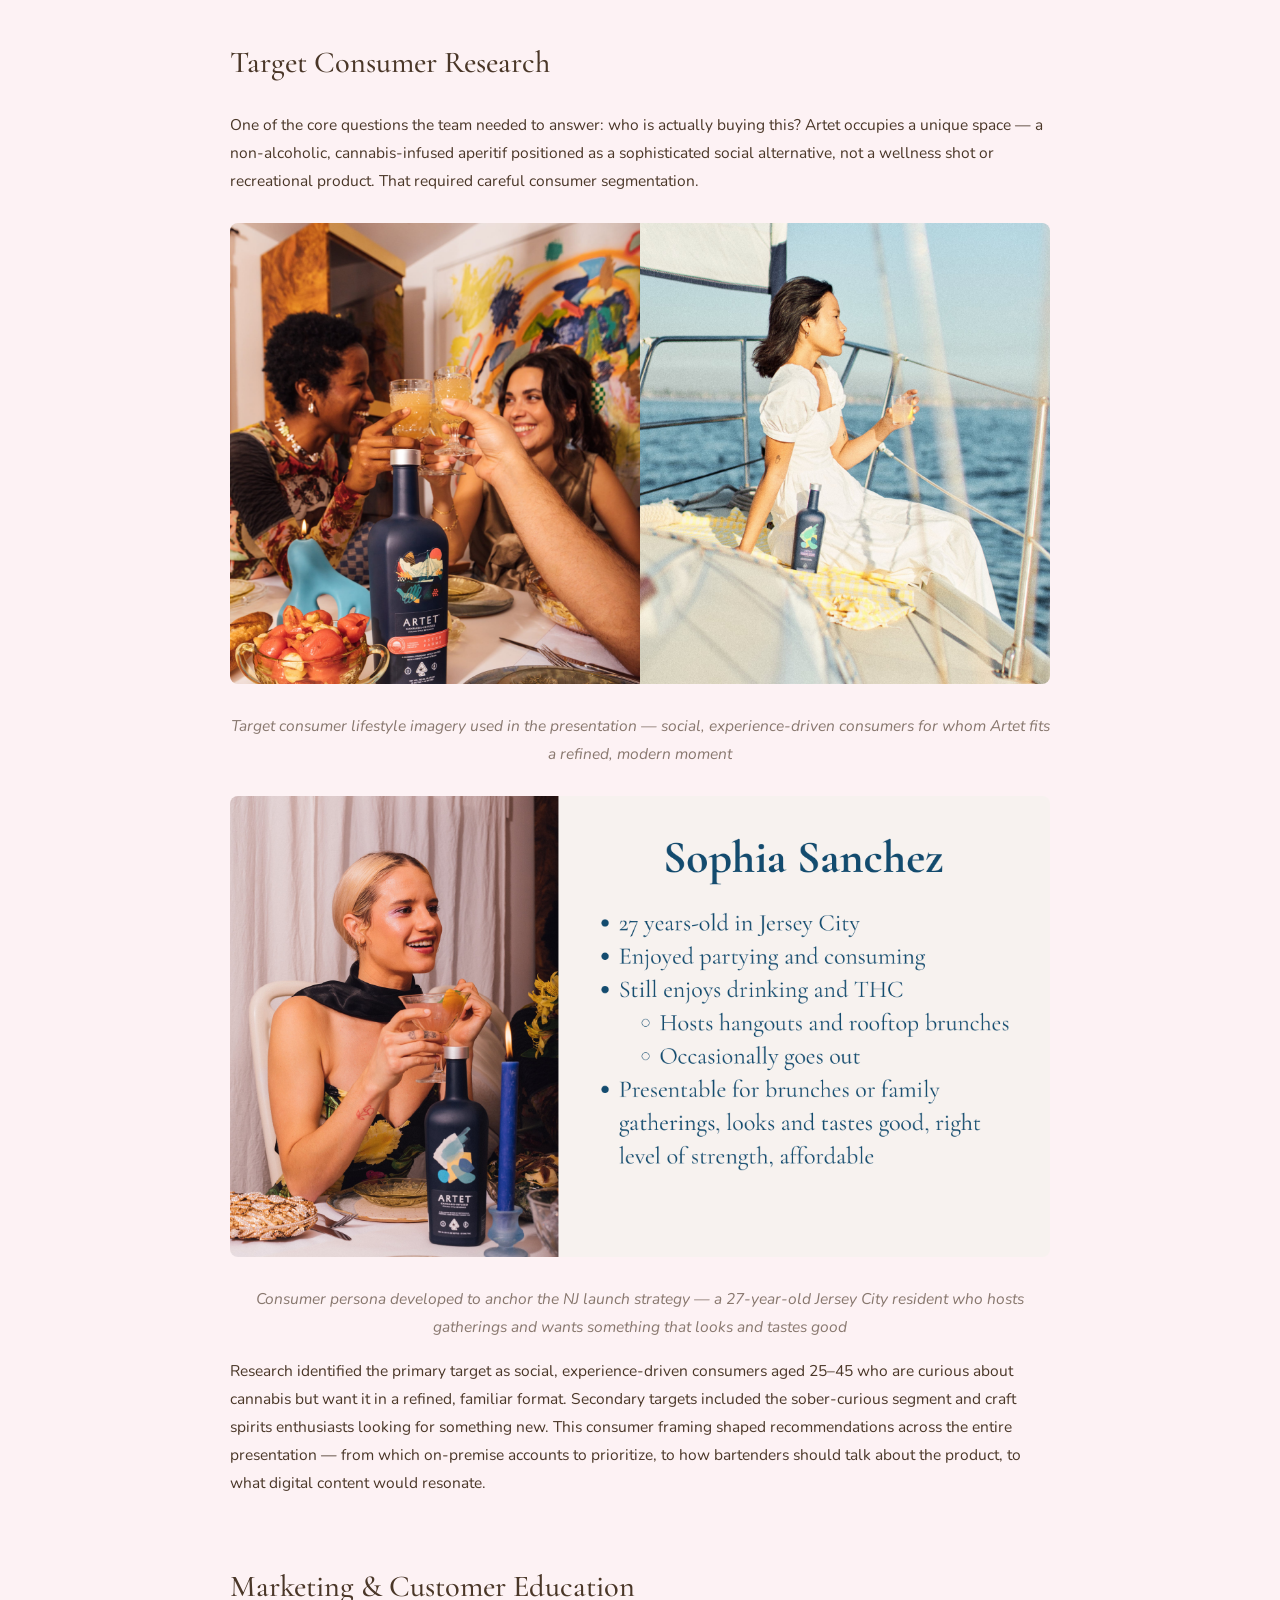
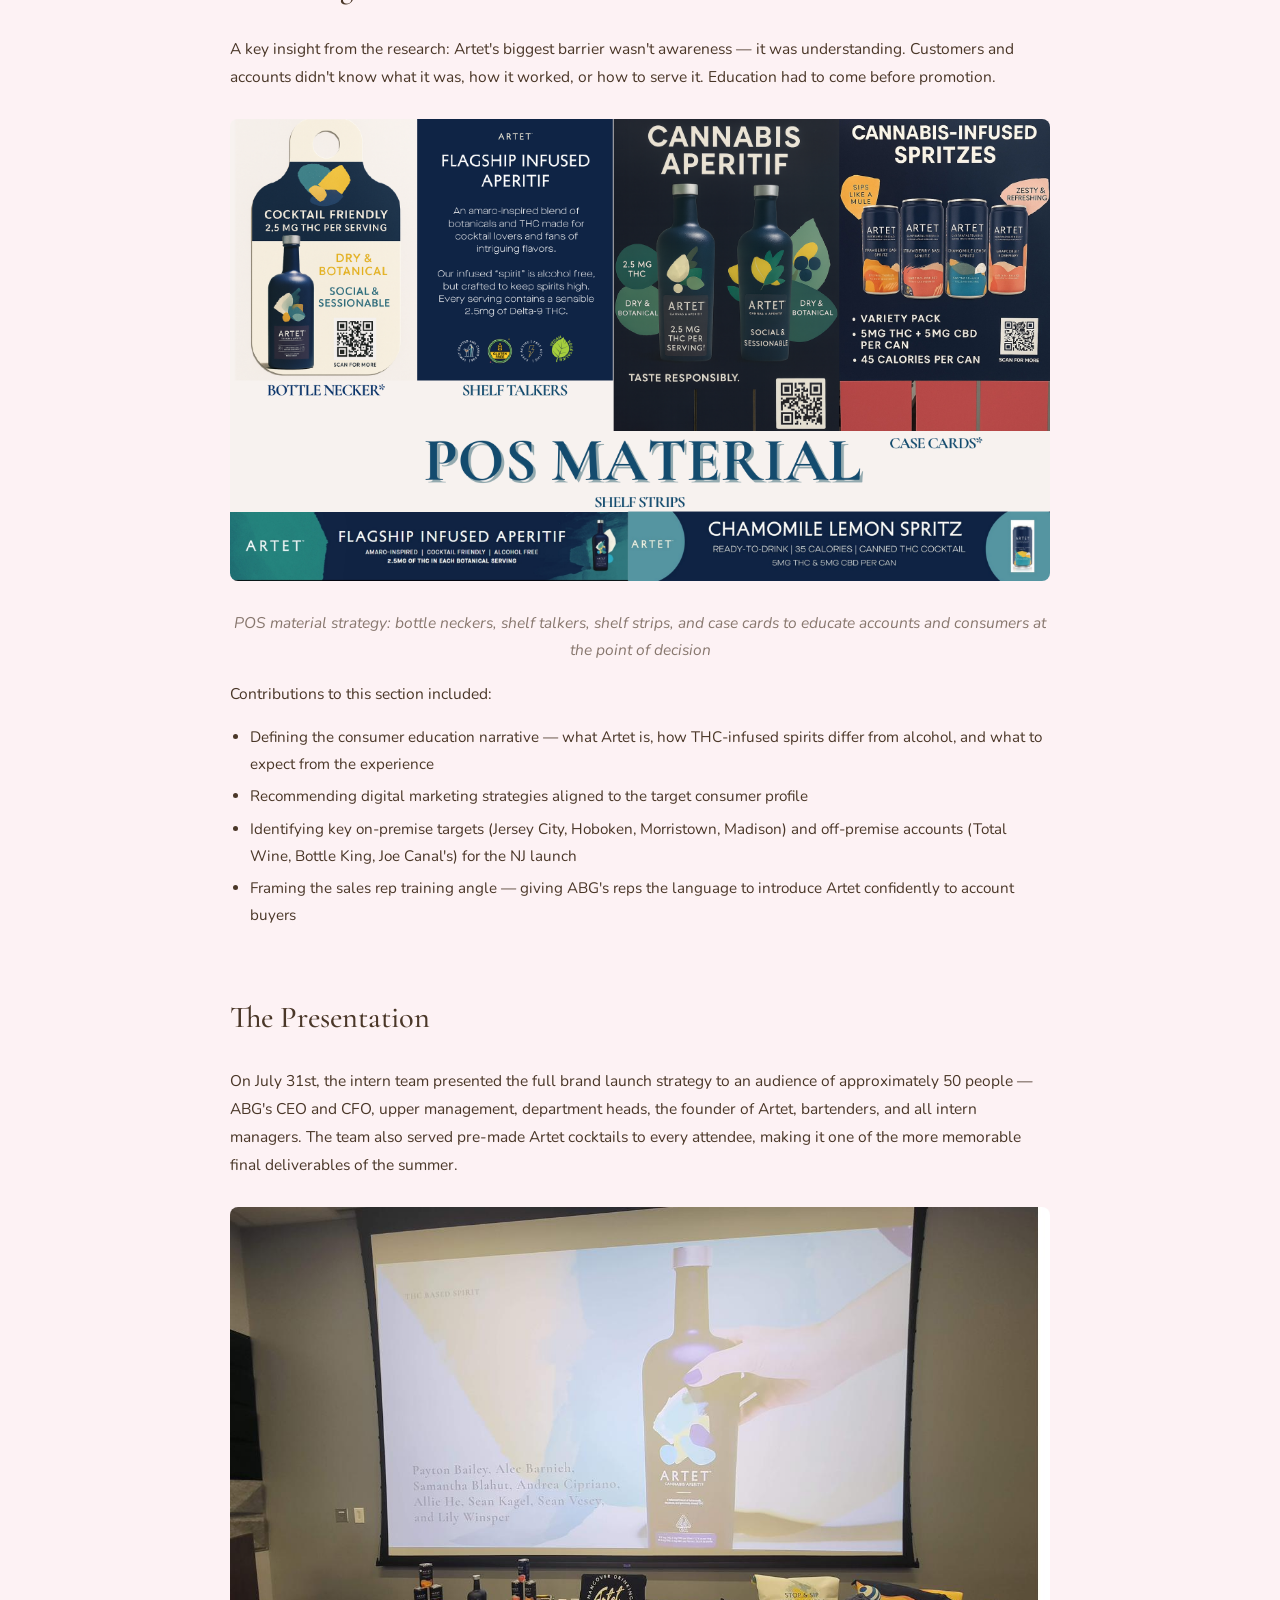
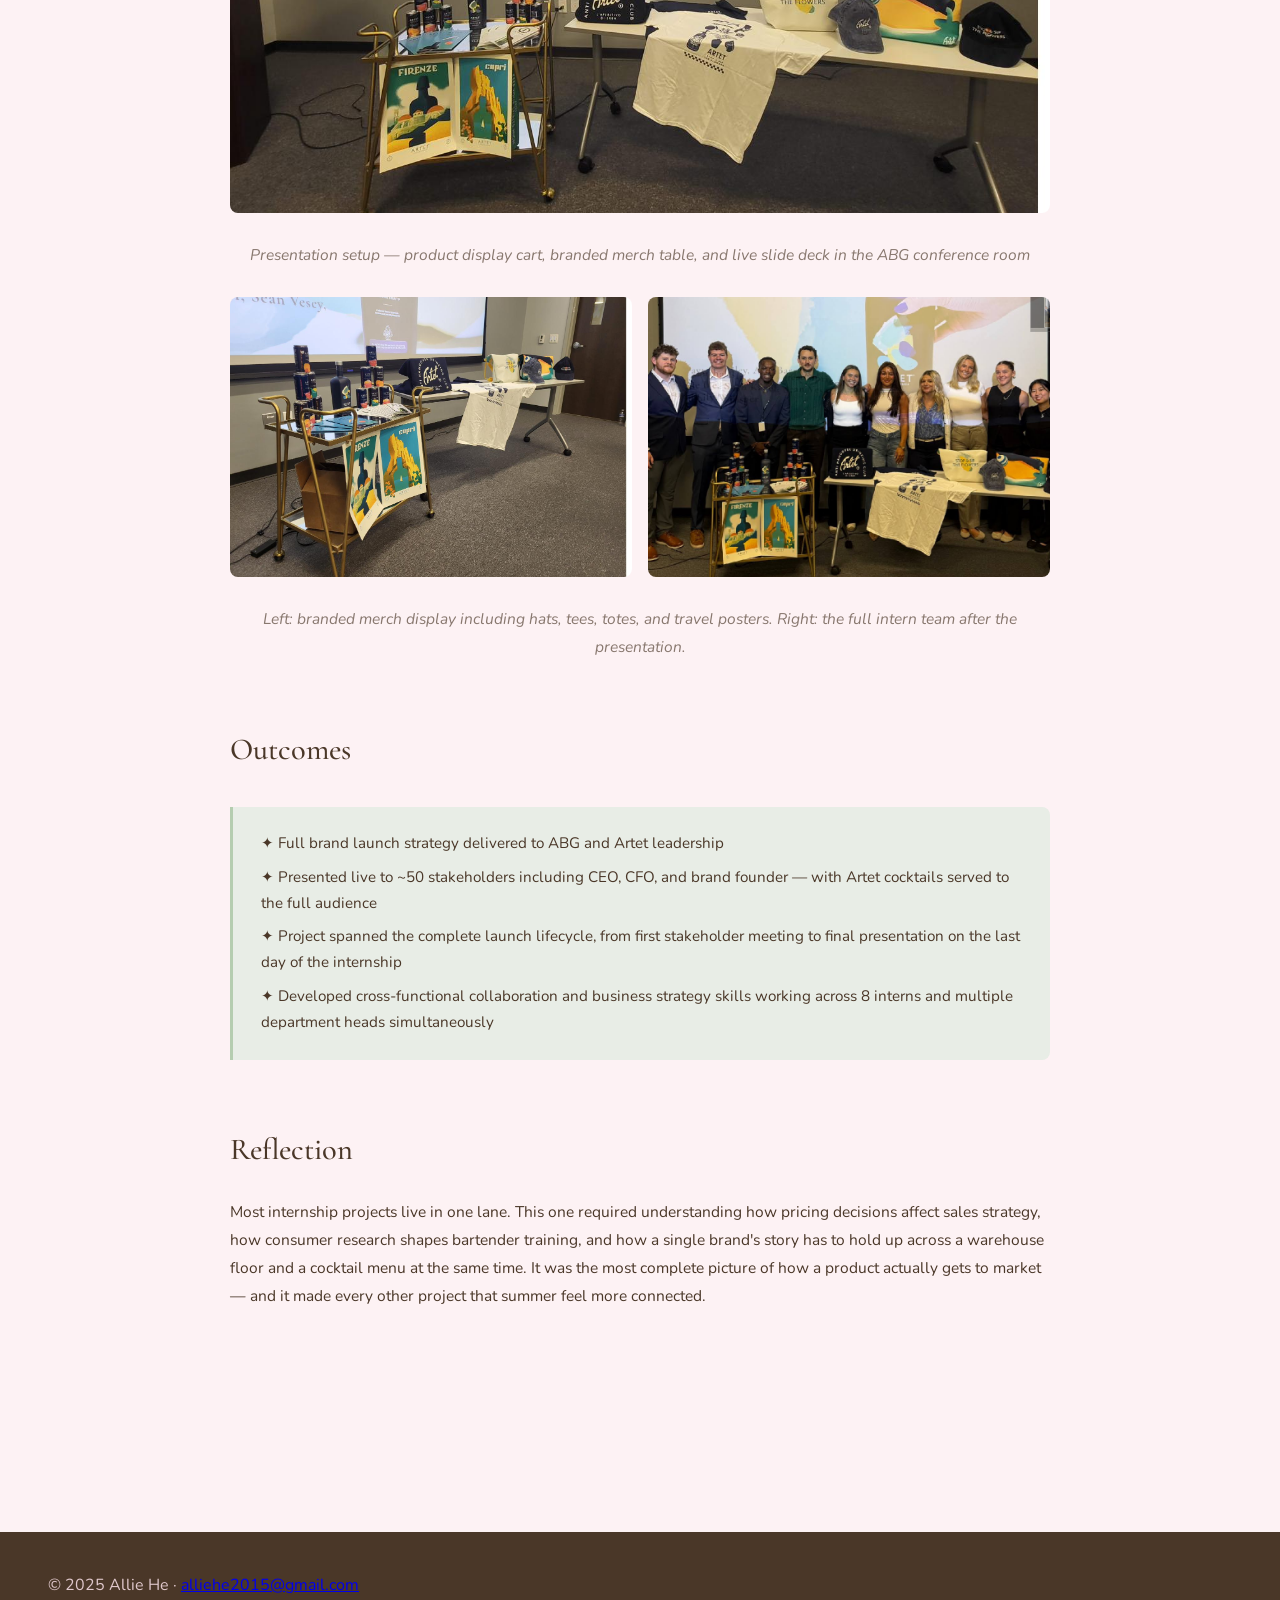
==== commit 58979eaf: "changed font and savor page" ====
--- a/abg-artet.html
+++ b/abg-artet.html
@@ -6,7 +6,7 @@
   <title>ABG — Artet Brand Launch | Allie He</title>
   <link rel="preconnect" href="https://fonts.googleapis.com" />
   <link rel="preconnect" href="https://fonts.gstatic.com" crossorigin />
-  <link href="https://fonts.googleapis.com/css2?family=Cormorant+Garamond:ital,wght@0,400;0,500;0,600;1,400;1,500&family=Nunito:wght@300;400;500;600&display=swap" rel="stylesheet" />
+  <link href="https://fonts.googleapis.com/css2?family=Cormorant+Garamond:ital,wght@0,400;0,500;0,600;1,400;1,500&family=Nunito:wght@300;400;500;600&family=Playwrite+CA:wght@100..400&display=swap" rel="stylesheet" />
   <link rel="stylesheet" href="style.css" />
   <style>
     .case-hero {
--- a/style.css
+++ b/style.css
@@ -67,9 +67,11 @@
   backdrop-filter: blur(4px);
 }
 .nav-logo {
-  font-family: 'Cormorant Garamond', serif;
-  font-size: 22px;
-  font-weight: 600;
+  font-family: "Playwrite CA", cursive;
+  font-optical-sizing: auto;
+  font-size: 19px;
+  font-weight: 400;
+  font-style: normal;
   color: var(--espresso);
   text-decoration: none;
   letter-spacing: 0.02em;
